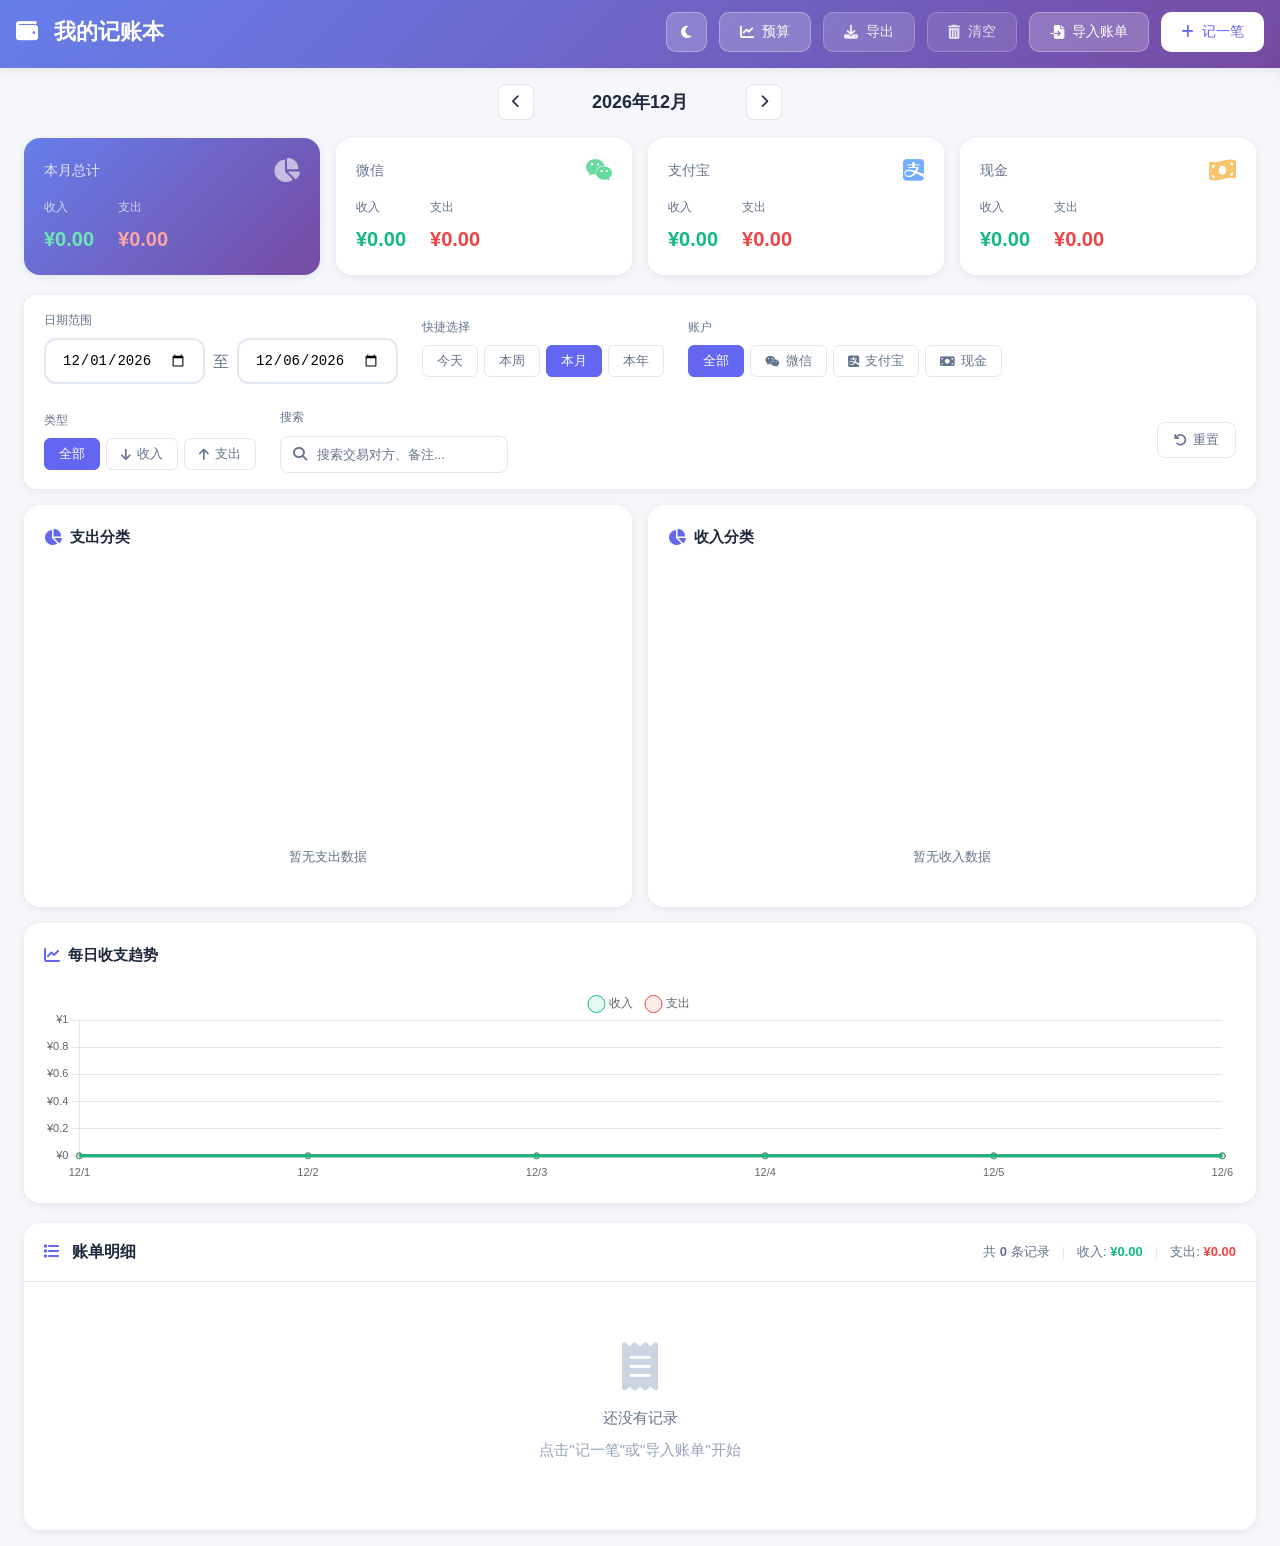
==== index.html @ 22ffe995 "初始版本" ====
<!DOCTYPE html>
<html lang="zh-CN">
<head>
    <meta charset="UTF-8">
    <meta name="viewport" content="width=device-width, initial-scale=1.0, viewport-fit=cover">
    <meta name="theme-color" content="#6366f1">
    <meta name="apple-mobile-web-app-capable" content="yes">
    <meta name="apple-mobile-web-app-status-bar-style" content="black-translucent">
    <meta name="apple-mobile-web-app-title" content="记账本">
    <meta name="description" content="简洁易用的个人记账本，支持微信和支付宝账单导入">
    <title>💰 我的记账本</title>
    <link rel="manifest" href="manifest.json">
    <link rel="apple-touch-icon" href="icons/apple-touch-icon.png">
    <link rel="icon" type="image/png" href="icons/icon-192x192.png">
    <link rel="stylesheet" href="css/style.css">
    <link rel="stylesheet" href="https://cdnjs.cloudflare.com/ajax/libs/font-awesome/6.4.0/css/all.min.css">
</head>
<body>
    <!-- 顶部导航栏 -->
    <header class="header">
        <div class="header-left">
            <h1><i class="fas fa-wallet"></i> 我的记账本</h1>
        </div>
        <div class="header-right">
            <button class="btn-theme" id="btnTheme" title="切换主题">
                <i class="fas fa-moon"></i>
            </button>
            <button class="btn-budget" id="btnBudget" title="预算管理">
                <i class="fas fa-chart-line"></i> 预算
            </button>
            <button class="btn-export" id="btnExport" title="导出数据">
                <i class="fas fa-download"></i> 导出
            </button>
            <button class="btn-clear" id="btnClear" title="清空数据">
                <i class="fas fa-trash-alt"></i> 清空
            </button>
            <button class="btn-import" id="btnImport" title="导入账单">
                <i class="fas fa-file-import"></i> 导入账单
            </button>
            <button class="btn-add" id="btnAdd">
                <i class="fas fa-plus"></i> 记一笔
            </button>
        </div>
    </header>

    <!-- 预算进度条 -->
    <div class="budget-bar-container" id="budgetBarContainer" style="display: none;">
        <div class="budget-bar-header">
            <span class="budget-title"><i class="fas fa-bullseye"></i> 本月预算</span>
            <span class="budget-info" id="budgetInfo">已用 ¥0 / 预算 ¥0</span>
        </div>
        <div class="budget-progress-bar">
            <div class="budget-progress" id="budgetProgress" style="width: 0%"></div>
        </div>
        <div class="budget-remaining" id="budgetRemaining">剩余 ¥0.00</div>
    </div>

    <!-- 月份选择器 -->
    <div class="month-selector">
        <button class="month-nav-btn" id="prevMonth">
            <i class="fas fa-chevron-left"></i>
        </button>
        <div class="month-display" id="monthDisplay">
            <span class="month-text" id="currentMonth">2026年6月</span>
            <button class="btn-today" id="btnToday">回到本月</button>
        </div>
        <button class="month-nav-btn" id="nextMonth">
            <i class="fas fa-chevron-right"></i>
        </button>
    </div>

    <!-- 统计卡片 -->
    <div class="account-cards">
        <div class="account-card total">
            <div class="card-header">
                <span class="card-title" id="totalTitle">本月总计</span>
                <i class="fas fa-chart-pie"></i>
            </div>
            <div class="card-stats">
                <div class="stat">
                    <span class="stat-label">收入</span>
                    <span class="stat-value income" id="monthIncome">¥0.00</span>
                </div>
                <div class="stat">
                    <span class="stat-label">支出</span>
                    <span class="stat-value expense" id="monthExpense">¥0.00</span>
                </div>
            </div>
        </div>
        <div class="account-card wechat">
            <div class="card-header">
                <span class="card-title">微信</span>
                <i class="fab fa-weixin"></i>
            </div>
            <div class="card-stats">
                <div class="stat">
                    <span class="stat-label">收入</span>
                    <span class="stat-value income" id="wechatIncome">¥0.00</span>
                </div>
                <div class="stat">
                    <span class="stat-label">支出</span>
                    <span class="stat-value expense" id="wechatExpense">¥0.00</span>
                </div>
            </div>
        </div>
        <div class="account-card alipay">
            <div class="card-header">
                <span class="card-title">支付宝</span>
                <i class="fab fa-alipay"></i>
            </div>
            <div class="card-stats">
                <div class="stat">
                    <span class="stat-label">收入</span>
                    <span class="stat-value income" id="alipayIncome">¥0.00</span>
                </div>
                <div class="stat">
                    <span class="stat-label">支出</span>
                    <span class="stat-value expense" id="alipayExpense">¥0.00</span>
                </div>
            </div>
        </div>
        <div class="account-card cash">
            <div class="card-header">
                <span class="card-title">现金</span>
                <i class="fas fa-money-bill-wave"></i>
            </div>
            <div class="card-stats">
                <div class="stat">
                    <span class="stat-label">收入</span>
                    <span class="stat-value income" id="cashIncome">¥0.00</span>
                </div>
                <div class="stat">
                    <span class="stat-label">支出</span>
                    <span class="stat-value expense" id="cashExpense">¥0.00</span>
                </div>
            </div>
        </div>
    </div>

    <!-- 查询筛选区域 -->
    <div class="filter-section">
        <div class="filter-row">
            <div class="filter-group">
                <label>日期范围</label>
                <div class="date-range">
                    <input type="date" id="dateStart">
                    <span>至</span>
                    <input type="date" id="dateEnd">
                </div>
            </div>
            <div class="filter-group">
                <label>快捷选择</label>
                <div class="quick-dates">
                    <button class="quick-date-btn" data-range="today">今天</button>
                    <button class="quick-date-btn" data-range="week">本周</button>
                    <button class="quick-date-btn active" data-range="month">本月</button>
                    <button class="quick-date-btn" data-range="year">本年</button>
                </div>
            </div>
            <div class="filter-group">
                <label>账户</label>
                <div class="account-filters">
                    <button class="account-filter-btn active" data-account="all">全部</button>
                    <button class="account-filter-btn" data-account="wechat">
                        <i class="fab fa-weixin"></i> 微信
                    </button>
                    <button class="account-filter-btn" data-account="alipay">
                        <i class="fab fa-alipay"></i> 支付宝
                    </button>
                    <button class="account-filter-btn" data-account="cash">
                        <i class="fas fa-money-bill"></i> 现金
                    </button>
                </div>
            </div>
            <div class="filter-group">
                <label>类型</label>
                <div class="type-filters">
                    <button class="type-filter-btn active" data-type="all">全部</button>
                    <button class="type-filter-btn" data-type="income">
                        <i class="fas fa-arrow-down"></i> 收入
                    </button>
                    <button class="type-filter-btn" data-type="expense">
                        <i class="fas fa-arrow-up"></i> 支出
                    </button>
                </div>
            </div>
            <div class="filter-group">
                <label>搜索</label>
                <div class="search-box">
                    <i class="fas fa-search"></i>
                    <input type="text" id="searchInput" placeholder="搜索交易对方、备注...">
                    <button class="btn-clear-search" id="btnClearSearch" style="display: none;">
                        <i class="fas fa-times"></i>
                    </button>
                </div>
            </div>
            <button class="btn-reset-filter" id="btnResetFilter">
                <i class="fas fa-undo"></i> 重置
            </button>
        </div>
    </div>

    <!-- 主内容区域 -->
    <main class="main-content">
        <!-- 图表统计区域 -->
        <div class="charts-section">
            <div class="charts-grid">
                <!-- 支出分类饼图 -->
                <div class="chart-card">
                    <div class="chart-header">
                        <h3><i class="fas fa-chart-pie"></i> 支出分类</h3>
                    </div>
                    <div class="chart-container">
                        <canvas id="expensePieChart"></canvas>
                    </div>
                    <div class="chart-legend" id="expenseLegend"></div>
                </div>

                <!-- 收入分类饼图 -->
                <div class="chart-card">
                    <div class="chart-header">
                        <h3><i class="fas fa-chart-pie"></i> 收入分类</h3>
                    </div>
                    <div class="chart-container">
                        <canvas id="incomePieChart"></canvas>
                    </div>
                    <div class="chart-legend" id="incomeLegend"></div>
                </div>

                <!-- 每日收支趋势 -->
                <div class="chart-card chart-wide">
                    <div class="chart-header">
                        <h3><i class="fas fa-chart-line"></i> 每日收支趋势</h3>
                    </div>
                    <div class="chart-container">
                        <canvas id="dailyTrendChart"></canvas>
                    </div>
                </div>
            </div>
        </div>

        <!-- 记录列表 -->
        <div class="records-section">
            <div class="section-header">
                <h2><i class="fas fa-list"></i> 账单明细</h2>
                <div class="record-summary">
                    <span>共 <strong id="recordCount">0</strong> 条记录</span>
                    <span class="summary-divider">|</span>
                    <span>收入: <strong class="income" id="filterIncome">¥0.00</strong></span>
                    <span class="summary-divider">|</span>
                    <span>支出: <strong class="expense" id="filterExpense">¥0.00</strong></span>
                </div>
            </div>
            <div class="records-list" id="recordsList">
                <div class="empty-state">
                    <i class="fas fa-receipt"></i>
                    <p>还没有记录</p>
                    <p class="empty-hint">点击"记一笔"或"导入账单"开始</p>
                </div>
            </div>
        </div>
    </main>

    <!-- 记账弹窗 -->
    <div class="modal-overlay" id="modalOverlay">
        <div class="modal">
            <div class="modal-header">
                <h3 id="modalTitle">新建记账</h3>
                <button class="btn-close" id="btnClose">
                    <i class="fas fa-times"></i>
                </button>
            </div>
            <div class="modal-body">
                <!-- 语音记账 -->
                <div class="voice-section">
                    <button class="btn-voice" id="btnVoice" title="语音记账">
                        <i class="fas fa-microphone"></i>
                        <span>点击说话</span>
                    </button>
                    <div class="voice-status" id="voiceStatus"></div>
                </div>

                <!-- 常用模板 -->
                <div class="template-section">
                    <div class="template-header">
                        <span>常用记录</span>
                        <button class="btn-add-template" id="btnAddTemplate" title="保存当前为模板">
                            <i class="fas fa-plus"></i> 存为模板
                        </button>
                    </div>
                    <div class="template-list" id="templateList">
                        <!-- 模板将通过JS动态生成 -->
                    </div>
                </div>

                <!-- 类型切换 -->
                <div class="type-switch">
                    <button class="type-btn active" data-type="expense">
                        <i class="fas fa-minus-circle"></i> 支出
                    </button>
                    <button class="type-btn" data-type="income">
                        <i class="fas fa-plus-circle"></i> 收入
                    </button>
                </div>

                <!-- 金额输入 -->
                <div class="form-group">
                    <label>金额 <span class="required">*</span></label>
                    <div class="amount-input">
                        <span class="currency">¥</span>
                        <input type="number" id="inputAmount" placeholder="0.00" step="0.01" min="0.01" required>
                    </div>
                </div>

                <!-- 账户选择 -->
                <div class="form-group">
                    <label>账户 <span class="required">*</span></label>
                    <div class="account-select">
                        <button class="account-btn active" data-account="wechat">
                            <i class="fab fa-weixin"></i> 微信
                        </button>
                        <button class="account-btn" data-account="alipay">
                            <i class="fab fa-alipay"></i> 支付宝
                        </button>
                        <button class="account-btn" data-account="cash">
                            <i class="fas fa-money-bill"></i> 现金
                        </button>
                    </div>
                </div>

                <!-- 分类选择 -->
                <div class="form-group">
                    <label>分类 <span class="required">*</span></label>
                    <div class="category-grid" id="categoryGrid"></div>
                </div>

                <!-- 日期选择 -->
                <div class="form-group">
                    <label>日期 <span class="required">*</span></label>
                    <input type="date" id="inputDate" required>
                </div>

                <!-- 备注输入 -->
                <div class="form-group">
                    <label>备注</label>
                    <input type="text" id="inputNote" placeholder="添加备注（可选）">
                </div>
            </div>
            <div class="modal-footer">
                <button class="btn-cancel" id="btnCancel">取消</button>
                <button class="btn-save" id="btnSave">
                    <i class="fas fa-check"></i> 保存
                </button>
            </div>
        </div>
    </div>

    <!-- 导入账单弹窗 -->
    <div class="modal-overlay" id="importModal">
        <div class="modal modal-import">
            <div class="modal-header">
                <h3>导入账单</h3>
                <button class="btn-close" id="btnImportClose">
                    <i class="fas fa-times"></i>
                </button>
            </div>
            <div class="modal-body">
                <div class="import-tabs">
                    <button class="import-tab active" data-platform="wechat">
                        <i class="fab fa-weixin"></i> 微信账单
                    </button>
                    <button class="import-tab" data-platform="alipay">
                        <i class="fab fa-alipay"></i> 支付宝账单
                    </button>
                </div>

                <div class="import-instructions">
                    <h4>如何获取账单文件？</h4>
                    <div class="instruction-content" id="instructionContent">
                        <!-- 微信账单获取说明 -->
                        <div class="instruction active" id="wechatInstruction">
                            <ol>
                                <li>打开微信，进入「我」→「服务」→「钱包」</li>
                                <li>点击右上角「账单」</li>
                                <li>点击右上角「...」→「下载账单」</li>
                                <li>选择「用于个人对账」</li>
                                <li>设置时间范围，输入邮箱接收账单</li>
                                <li>在邮箱中下载Excel文件（.xlsx），上传即可</li>
                            </ol>
                        </div>
                        <!-- 支付宝账单获取说明 -->
                        <div class="instruction" id="alipayInstruction">
                            <ol>
                                <li>打开支付宝APP，进入「我的」→「账单」</li>
                                <li>点击右上角「...」→「开具交易流水证明」</li>
                                <li>或访问：支付宝网页版 → 交易记录</li>
                                <li>筛选时间范围，点击「下载账单」</li>
                                <li>选择Excel格式下载</li>
                                <li>上传下载的Excel文件即可</li>
                            </ol>
                        </div>
                    </div>
                </div>

                <div class="import-upload">
                    <div class="upload-area" id="uploadArea">
                        <i class="fas fa-cloud-upload-alt"></i>
                        <p>拖拽文件到此处或点击上传</p>
                        <span class="upload-hint">支持 Excel(.xlsx) 和 CSV 格式</span>
                        <input type="file" id="fileInput" accept=".csv,.xlsx,.xls" hidden>
                    </div>
                    <div class="upload-preview" id="uploadPreview" style="display:none;">
                        <i class="fas fa-file-csv"></i>
                        <span id="fileName">filename.csv</span>
                        <button class="btn-remove-file" id="btnRemoveFile">
                            <i class="fas fa-times"></i>
                        </button>
                    </div>
                </div>

                <div class="import-preview" id="importPreview" style="display:none;">
                    <h4>预览导入数据</h4>
                    <div class="preview-summary">
                        <span>共 <strong id="previewCount">0</strong> 条记录</span>
                        <span>支出: <strong class="expense" id="previewExpense">¥0.00</strong></span>
                        <span>收入: <strong class="income" id="previewIncome">¥0.00</strong></span>
                    </div>
                    <div class="preview-table-wrapper">
                        <table class="preview-table">
                            <thead>
                                <tr>
                                    <th>时间</th>
                                    <th>交易对方</th>
                                    <th>商品说明</th>
                                    <th>金额</th>
                                    <th>类型</th>
                                </tr>
                            </thead>
                            <tbody id="previewTableBody"></tbody>
                        </table>
                    </div>
                </div>
            </div>
            <div class="modal-footer">
                <button class="btn-cancel" id="btnImportCancel">取消</button>
                <button class="btn-import-confirm" id="btnImportConfirm" disabled>
                    <i class="fas fa-file-import"></i> 确认导入
                </button>
            </div>
        </div>
    </div>

    <!-- 删除确认弹窗 -->
    <div class="modal-overlay" id="deleteModal">
        <div class="modal modal-small">
            <div class="modal-header">
                <h3>确认删除</h3>
                <button class="btn-close" id="btnDeleteClose">
                    <i class="fas fa-times"></i>
                </button>
            </div>
            <div class="modal-body">
                <p class="delete-message">确定要删除这条记录吗？</p>
                <p class="delete-warning">此操作无法撤销</p>
            </div>
            <div class="modal-footer">
                <button class="btn-cancel" id="btnDeleteCancel">取消</button>
                <button class="btn-delete" id="btnDeleteConfirm">
                    <i class="fas fa-trash"></i> 删除
                </button>
            </div>
        </div>
    </div>

    <!-- 清空数据确认弹窗 -->
    <div class="modal-overlay" id="clearModal">
        <div class="modal modal-small">
            <div class="modal-header">
                <h3>清空所有数据</h3>
                <button class="btn-close" id="btnClearClose">
                    <i class="fas fa-times"></i>
                </button>
            </div>
            <div class="modal-body">
                <p class="delete-message">确定要清空所有记账数据吗？</p>
                <p class="delete-warning">⚠️ 此操作将删除所有记录，无法撤销！</p>
            </div>
            <div class="modal-footer">
                <button class="btn-cancel" id="btnClearCancel">取消</button>
                <button class="btn-delete" id="btnClearConfirm">
                    <i class="fas fa-trash-alt"></i> 确认清空
                </button>
            </div>
        </div>
    </div>

    <!-- 预算管理弹窗 -->
    <div class="modal-overlay" id="budgetModal">
        <div class="modal">
            <div class="modal-header">
                <h3><i class="fas fa-chart-line"></i> 预算管理</h3>
                <button class="btn-close" id="btnBudgetClose">
                    <i class="fas fa-times"></i>
                </button>
            </div>
            <div class="modal-body">
                <div class="budget-form">
                    <div class="form-group">
                        <label>月度预算金额</label>
                        <div class="amount-input">
                            <span class="currency">¥</span>
                            <input type="number" id="inputBudget" placeholder="0.00" step="0.01" min="0">
                        </div>
                        <p class="form-hint">设置本月的支出预算上限</p>
                    </div>

                    <div class="budget-presets">
                        <label>快捷设置</label>
                        <div class="preset-buttons">
                            <button class="preset-btn" data-amount="1000">¥1,000</button>
                            <button class="preset-btn" data-amount="2000">¥2,000</button>
                            <button class="preset-btn" data-amount="3000">¥3,000</button>
                            <button class="preset-btn" data-amount="5000">¥5,000</button>
                            <button class="preset-btn" data-amount="8000">¥8,000</button>
                            <button class="preset-btn" data-amount="10000">¥10,000</button>
                        </div>
                    </div>

                    <div class="budget-status" id="budgetStatus">
                        <div class="status-item">
                            <span class="status-label">本月支出</span>
                            <span class="status-value expense" id="budgetSpent">¥0.00</span>
                        </div>
                        <div class="status-item">
                            <span class="status-label">预算金额</span>
                            <span class="status-value" id="budgetAmount">¥0.00</span>
                        </div>
                        <div class="status-item">
                            <span class="status-label">剩余预算</span>
                            <span class="status-value" id="budgetLeft">¥0.00</span>
                        </div>
                    </div>
                </div>
            </div>
            <div class="modal-footer">
                <button class="btn-cancel" id="btnBudgetCancel">取消</button>
                <button class="btn-save" id="btnBudgetSave">
                    <i class="fas fa-check"></i> 保存预算
                </button>
            </div>
        </div>
    </div>

    <!-- 导出数据弹窗 -->
    <div class="modal-overlay" id="exportModal">
        <div class="modal modal-small">
            <div class="modal-header">
                <h3><i class="fas fa-download"></i> 导出数据</h3>
                <button class="btn-close" id="btnExportClose">
                    <i class="fas fa-times"></i>
                </button>
            </div>
            <div class="modal-body">
                <div class="export-options">
                    <div class="export-option" id="exportCSV">
                        <i class="fas fa-file-csv"></i>
                        <div class="option-info">
                            <h4>导出为CSV</h4>
                            <p>可在Excel中打开编辑</p>
                        </div>
                    </div>
                    <div class="export-option" id="exportJSON">
                        <i class="fas fa-file-code"></i>
                        <div class="option-info">
                            <h4>导出为JSON</h4>
                            <p>用于数据备份和恢复</p>
                        </div>
                    </div>
                </div>
            </div>
            <div class="modal-footer">
                <button class="btn-cancel" id="btnExportCancel">取消</button>
            </div>
        </div>
    </div>

    <!-- 提示消息 -->
    <div class="toast" id="toast">
        <i class="fas fa-check-circle"></i>
        <span id="toastMessage">操作成功</span>
    </div>

    <script src="js/xlsx.full.min.js"></script>
    <script src="js/chart.umd.min.js"></script>
    <script src="js/utils.js"></script>
    <script src="js/storage.js"></script>
    <script src="js/import.js"></script>
    <script src="js/chart.js"></script>
    <script src="js/budget.js"></script>
    <script src="js/export.js"></script>
    <script src="js/theme.js"></script>
    <script src="js/voice.js"></script>
    <script src="js/template.js"></script>
    <script src="js/app.js"></script>

    <!-- PWA Service Worker 注册 -->
    <script>
        if ('serviceWorker' in navigator) {
            window.addEventListener('load', () => {
                navigator.serviceWorker.register('./service-worker.js')
                    .then((registration) => {
                        console.log('Service Worker 注册成功:', registration.scope);
                    })
                    .catch((error) => {
                        console.log('Service Worker 注册失败:', error);
                    });
            });
        }
    </script>
</body>
</html>
---- css/style.css ----
/* ========== 全局样式 ========== */
* {
    margin: 0;
    padding: 0;
    box-sizing: border-box;
}

:root {
    --primary-color: #6366f1;
    --primary-hover: #4f46e5;
    --wechat-color: #07c160;
    --wechat-bg: #e8f8ee;
    --alipay-color: #1677ff;
    --alipay-bg: #e6f4ff;
    --cash-color: #f59e0b;
    --cash-bg: #fef3c7;
    --income-color: #10b981;
    --income-bg: #d1fae5;
    --expense-color: #ef4444;
    --expense-bg: #fee2e2;
    --bg-color: #f5f7fa;
    --card-bg: #ffffff;
    --text-primary: #1e293b;
    --text-secondary: #64748b;
    --border-color: #e2e8f0;
    --shadow: 0 2px 8px rgba(0, 0, 0, 0.08);
    --shadow-lg: 0 8px 24px rgba(0, 0, 0, 0.12);
}

/* 深色模式变量 */
[data-theme="dark"] {
    --wechat-bg: rgba(7, 193, 96, 0.2);
    --alipay-bg: rgba(22, 119, 255, 0.2);
    --cash-bg: rgba(245, 158, 11, 0.2);
    --income-bg: rgba(16, 185, 129, 0.2);
    --expense-bg: rgba(239, 68, 68, 0.2);
    --bg-color: #0f172a;
    --card-bg: #1e293b;
    --text-primary: #f1f5f9;
    --text-secondary: #94a3b8;
    --border-color: #334155;
    --shadow: 0 2px 8px rgba(0, 0, 0, 0.3);
    --shadow-lg: 0 8px 24px rgba(0, 0, 0, 0.4);
}

body {
    font-family: -apple-system, BlinkMacSystemFont, 'Segoe UI', 'PingFang SC', 'Hiragino Sans GB', 'Microsoft YaHei', sans-serif;
    background-color: var(--bg-color);
    color: var(--text-primary);
    line-height: 1.6;
    min-height: 100vh;
    transition: background-color 0.3s ease, color 0.3s ease;
}

/* ========== 顶部导航栏 ========== */
.header {
    background: linear-gradient(135deg, #667eea 0%, #764ba2 100%);
    color: white;
    padding: 16px 24px;
    display: flex;
    justify-content: space-between;
    align-items: center;
    box-shadow: var(--shadow);
    position: sticky;
    top: 0;
    z-index: 100;
}

.header h1 {
    font-size: 22px;
    font-weight: 600;
}

.header h1 i {
    margin-right: 10px;
}

.header-right {
    display: flex;
    gap: 12px;
}

.btn-theme,
.btn-budget,
.btn-export,
.btn-clear,
.btn-import,
.btn-add {
    padding: 10px 20px;
    border-radius: 10px;
    font-size: 14px;
    font-weight: 500;
    cursor: pointer;
    transition: all 0.3s ease;
    display: flex;
    align-items: center;
    gap: 8px;
}

.btn-theme {
    background: rgba(255, 255, 255, 0.2);
    color: white;
    border: 1px solid rgba(255, 255, 255, 0.3);
    padding: 10px 14px;
}

.btn-theme:hover {
    background: rgba(255, 255, 255, 0.3);
    color: white;
}

[data-theme="dark"] .btn-theme {
    background: rgba(255, 255, 255, 0.15);
    color: #fbbf24;
}

.btn-budget {
    background: rgba(255, 255, 255, 0.2);
    color: white;
    border: 1px solid rgba(255, 255, 255, 0.3);
}

.btn-budget:hover {
    background: rgba(99, 102, 241, 0.5);
    color: white;
}

.btn-export {
    background: rgba(255, 255, 255, 0.15);
    color: rgba(255, 255, 255, 0.9);
    border: 1px solid rgba(255, 255, 255, 0.2);
}

.btn-export:hover {
    background: rgba(16, 185, 129, 0.4);
    color: white;
}

.btn-clear {
    background: rgba(255, 255, 255, 0.1);
    color: rgba(255, 255, 255, 0.8);
    border: 1px solid rgba(255, 255, 255, 0.2);
}

.btn-clear:hover {
    background: rgba(239, 68, 68, 0.3);
    color: white;
}

.btn-import {
    background: rgba(255, 255, 255, 0.2);
    color: white;
    border: 1px solid rgba(255, 255, 255, 0.3);
}

.btn-import:hover {
    background: rgba(255, 255, 255, 0.3);
}

.btn-add {
    background: white;
    color: var(--primary-color);
    border: none;
}

.btn-add:hover {
    transform: translateY(-2px);
    box-shadow: 0 4px 12px rgba(0, 0, 0, 0.15);
}

/* ========== 账户卡片 ========== */
.account-cards {
    display: grid;
    grid-template-columns: repeat(4, 1fr);
    gap: 16px;
    padding: 20px 24px;
    margin-top: -10px;
}

.account-card {
    background: var(--card-bg);
    border-radius: 16px;
    padding: 20px;
    box-shadow: var(--shadow);
    transition: transform 0.3s ease, box-shadow 0.3s ease;
}

.account-card:hover {
    transform: translateY(-4px);
    box-shadow: var(--shadow-lg);
}

.card-header {
    display: flex;
    justify-content: space-between;
    align-items: center;
    margin-bottom: 16px;
}

.card-title {
    font-size: 14px;
    color: var(--text-secondary);
    font-weight: 500;
}

.card-header i {
    font-size: 24px;
    opacity: 0.6;
}

.account-card.wechat .card-header i {
    color: var(--wechat-color);
}

.account-card.alipay .card-header i {
    color: var(--alipay-color);
}

.account-card.cash .card-header i {
    color: var(--cash-color);
}

.account-card.total {
    background: linear-gradient(135deg, #667eea 0%, #764ba2 100%);
    color: white;
}

.account-card.total .card-title {
    color: rgba(255, 255, 255, 0.8);
}

.account-card.total .stat-label {
    color: rgba(255, 255, 255, 0.7);
}

.card-stats {
    display: flex;
    gap: 24px;
}

.stat {
    display: flex;
    flex-direction: column;
}

.stat-label {
    font-size: 12px;
    color: var(--text-secondary);
    margin-bottom: 6px;
}

.stat-value {
    font-size: 20px;
    font-weight: 700;
}

.stat-value.income {
    color: var(--income-color);
}

.stat-value.expense {
    color: var(--expense-color);
}

.account-card.total .stat-value.income {
    color: #6ee7b7;
}

.account-card.total .stat-value.expense {
    color: #fca5a5;
}

/* ========== 筛选区域 ========== */
.filter-section {
    padding: 0 24px 16px;
}

.filter-row {
    background: var(--card-bg);
    border-radius: 12px;
    padding: 16px 20px;
    display: flex;
    align-items: center;
    gap: 24px;
    box-shadow: var(--shadow);
    flex-wrap: wrap;
}

.filter-group {
    display: flex;
    flex-direction: column;
    gap: 8px;
}

.filter-group label {
    font-size: 12px;
    color: var(--text-secondary);
    font-weight: 500;
}

.date-range {
    display: flex;
    align-items: center;
    gap: 8px;
}

.date-range input {
    padding: 8px 12px;
    border: 1px solid var(--border-color);
    border-radius: 8px;
    font-size: 13px;
    outline: none;
    transition: border-color 0.3s;
}

.date-range input:focus {
    border-color: var(--primary-color);
}

.date-range span {
    color: var(--text-secondary);
}

.quick-dates {
    display: flex;
    gap: 6px;
}

.quick-date-btn {
    padding: 6px 14px;
    border: 1px solid var(--border-color);
    background: white;
    border-radius: 6px;
    font-size: 13px;
    color: var(--text-secondary);
    cursor: pointer;
    transition: all 0.2s;
}

.quick-date-btn:hover {
    border-color: var(--primary-color);
    color: var(--primary-color);
}

.quick-date-btn.active {
    background: var(--primary-color);
    border-color: var(--primary-color);
    color: white;
}

.account-filters,
.type-filters {
    display: flex;
    gap: 6px;
}

.account-filter-btn,
.type-filter-btn {
    padding: 6px 14px;
    border: 1px solid var(--border-color);
    background: white;
    border-radius: 6px;
    font-size: 13px;
    color: var(--text-secondary);
    cursor: pointer;
    transition: all 0.2s;
    display: flex;
    align-items: center;
    gap: 6px;
}

.account-filter-btn:hover,
.type-filter-btn:hover {
    border-color: var(--primary-color);
    color: var(--primary-color);
}

.account-filter-btn.active,
.type-filter-btn.active {
    background: var(--primary-color);
    border-color: var(--primary-color);
    color: white;
}

.type-filter-btn[data-type="income"]:hover,
.type-filter-btn[data-type="income"].active {
    background: var(--income-color);
    border-color: var(--income-color);
    color: white;
}

.type-filter-btn[data-type="expense"]:hover,
.type-filter-btn[data-type="expense"].active {
    background: var(--expense-color);
    border-color: var(--expense-color);
    color: white;
}

.btn-reset-filter {
    padding: 8px 16px;
    border: 1px solid var(--border-color);
    background: white;
    border-radius: 8px;
    font-size: 13px;
    color: var(--text-secondary);
    cursor: pointer;
    transition: all 0.2s;
    display: flex;
    align-items: center;
    gap: 6px;
    margin-left: auto;
}

.btn-reset-filter:hover {
    border-color: var(--expense-color);
    color: var(--expense-color);
}

/* ========== 主内容区域 ========== */
.main-content {
    padding: 0 24px 24px;
}

/* ========== 月份选择器 ========== */
.month-selector {
    display: flex;
    align-items: center;
    justify-content: center;
    gap: 16px;
    padding: 16px 24px 8px;
}

.month-nav-btn {
    width: 36px;
    height: 36px;
    border: 1px solid var(--border-color);
    background: var(--card-bg);
    border-radius: 8px;
    display: flex;
    align-items: center;
    justify-content: center;
    cursor: pointer;
    transition: all 0.2s;
    color: var(--text-primary);
}

.month-nav-btn:hover {
    background: var(--primary-color);
    border-color: var(--primary-color);
    color: white;
}

.month-display {
    display: flex;
    align-items: center;
    gap: 12px;
    min-width: 180px;
    justify-content: center;
}

.month-text {
    font-size: 18px;
    font-weight: 600;
    color: var(--text-primary);
}

.btn-today {
    padding: 4px 10px;
    border: 1px solid var(--primary-color);
    background: transparent;
    border-radius: 6px;
    font-size: 12px;
    color: var(--primary-color);
    cursor: pointer;
    transition: all 0.2s;
}

.btn-today:hover {
    background: var(--primary-color);
    color: white;
}

.btn-today.hidden {
    display: none;
}

/* ========== 预算进度条 ========== */
.budget-bar-container {
    padding: 0 24px 16px;
}

.budget-bar-header {
    display: flex;
    justify-content: space-between;
    align-items: center;
    margin-bottom: 8px;
}

.budget-title {
    font-size: 14px;
    font-weight: 600;
    color: var(--text-primary);
    display: flex;
    align-items: center;
    gap: 8px;
}

.budget-title i {
    color: var(--primary-color);
}

.budget-info {
    font-size: 13px;
    color: var(--text-secondary);
}

.budget-progress-bar {
    height: 12px;
    background: #e2e8f0;
    border-radius: 6px;
    overflow: hidden;
    position: relative;
}

.budget-progress {
    height: 100%;
    background: linear-gradient(90deg, var(--income-color) 0%, #fbbf24 70%, var(--expense-color) 100%);
    border-radius: 6px;
    transition: width 0.5s ease;
    position: relative;
}

.budget-progress.warning {
    background: linear-gradient(90deg, var(--income-color) 0%, #fbbf24 100%);
}

.budget-progress.danger {
    background: var(--expense-color);
}

.budget-remaining {
    text-align: right;
    font-size: 12px;
    color: var(--text-secondary);
    margin-top: 4px;
}

.budget-remaining.positive {
    color: var(--income-color);
}

.budget-remaining.negative {
    color: var(--expense-color);
    font-weight: 600;
}

/* ========== 图表统计区域 ========== */
.charts-section {
    margin-bottom: 20px;
}

.charts-grid {
    display: grid;
    grid-template-columns: repeat(2, 1fr);
    gap: 16px;
}

.chart-card {
    background: var(--card-bg);
    border-radius: 16px;
    box-shadow: var(--shadow);
    padding: 20px;
    transition: transform 0.3s ease, box-shadow 0.3s ease;
}

.chart-card:hover {
    transform: translateY(-2px);
    box-shadow: var(--shadow-lg);
}

.chart-card.chart-wide {
    grid-column: 1 / -1;
}

.chart-header {
    margin-bottom: 16px;
}

.chart-header h3 {
    font-size: 15px;
    font-weight: 600;
    color: var(--text-primary);
    display: flex;
    align-items: center;
    gap: 8px;
}

.chart-header h3 i {
    color: var(--primary-color);
    font-size: 16px;
}

.chart-container {
    position: relative;
    height: 250px;
}

.chart-card.chart-wide .chart-container {
    height: 200px;
}

.chart-legend {
    margin-top: 12px;
    display: flex;
    flex-wrap: wrap;
    gap: 8px;
    justify-content: center;
}

.legend-item {
    display: flex;
    align-items: center;
    gap: 6px;
    font-size: 12px;
    color: var(--text-secondary);
    padding: 4px 8px;
    background: #f8fafc;
    border-radius: 6px;
}

.legend-color {
    width: 10px;
    height: 10px;
    border-radius: 3px;
}

.empty-chart {
    text-align: center;
    padding: 20px;
    color: var(--text-secondary);
    font-size: 13px;
}

/* ========== 记录列表 ========== */
.records-section {
    background: var(--card-bg);
    border-radius: 16px;
    box-shadow: var(--shadow);
    overflow: hidden;
}

.section-header {
    padding: 16px 20px;
    border-bottom: 1px solid var(--border-color);
    display: flex;
    justify-content: space-between;
    align-items: center;
    flex-wrap: wrap;
    gap: 12px;
}

.section-header h2 {
    font-size: 16px;
    color: var(--text-primary);
}

.section-header h2 i {
    margin-right: 8px;
    color: var(--primary-color);
}

.record-summary {
    display: flex;
    align-items: center;
    gap: 12px;
    font-size: 13px;
    color: var(--text-secondary);
}

.summary-divider {
    color: var(--border-color);
}

.record-summary .income {
    color: var(--income-color);
    font-weight: 600;
}

.record-summary .expense {
    color: var(--expense-color);
    font-weight: 600;
}

/* ========== 记录列表 ========== */
.records-list {
    max-height: 600px;
    overflow-y: auto;
}

.record-date-group {
    padding: 8px 20px;
    background: #f8fafc;
    font-size: 13px;
    color: var(--text-secondary);
    font-weight: 500;
    border-bottom: 1px solid var(--border-color);
    display: flex;
    justify-content: space-between;
}

.record-date-group .date-total {
    font-size: 12px;
}

.record-item {
    display: flex;
    align-items: center;
    padding: 14px 20px;
    border-bottom: 1px solid var(--border-color);
    transition: background-color 0.2s ease;
    cursor: pointer;
}

.record-item:hover {
    background-color: #f8fafc;
}

.record-item:last-child {
    border-bottom: none;
}

.record-icon {
    width: 42px;
    height: 42px;
    border-radius: 10px;
    display: flex;
    align-items: center;
    justify-content: center;
    font-size: 18px;
    margin-right: 14px;
    flex-shrink: 0;
}

.record-item.expense .record-icon {
    background: var(--expense-bg);
    color: var(--expense-color);
}

.record-item.income .record-icon {
    background: var(--income-bg);
    color: var(--income-color);
}

.record-info {
    flex: 1;
    min-width: 0;
}

.record-category {
    font-size: 14px;
    font-weight: 600;
    color: var(--text-primary);
    margin-bottom: 2px;
}

.record-note {
    font-size: 12px;
    color: var(--text-secondary);
    white-space: nowrap;
    overflow: hidden;
    text-overflow: ellipsis;
}

.record-account {
    display: inline-flex;
    align-items: center;
    gap: 4px;
    padding: 2px 8px;
    border-radius: 4px;
    font-size: 11px;
    margin-top: 4px;
}

.record-account.wechat {
    background: var(--wechat-bg);
    color: var(--wechat-color);
}

.record-account.alipay {
    background: var(--alipay-bg);
    color: var(--alipay-color);
}

.record-account.cash {
    background: var(--cash-bg);
    color: var(--cash-color);
}

.record-right {
    display: flex;
    flex-direction: column;
    align-items: flex-end;
    margin-left: 12px;
}

.record-amount {
    font-size: 16px;
    font-weight: 700;
    margin-bottom: 2px;
}

.record-item.expense .record-amount {
    color: var(--expense-color);
}

.record-item.income .record-amount {
    color: var(--income-color);
}

.record-delete {
    background: none;
    border: none;
    color: #94a3b8;
    cursor: pointer;
    padding: 4px 8px;
    border-radius: 6px;
    opacity: 0;
    transition: all 0.2s ease;
}

.record-item:hover .record-delete {
    opacity: 1;
}

.record-delete:hover {
    background: var(--expense-bg);
    color: var(--expense-color);
}

/* ========== 空状态 ========== */
.empty-state {
    text-align: center;
    padding: 60px 20px;
    color: var(--text-secondary);
}

.empty-state i {
    font-size: 48px;
    margin-bottom: 16px;
    color: #cbd5e1;
}

.empty-state p {
    font-size: 15px;
    margin-bottom: 8px;
}

.empty-hint {
    font-size: 13px;
    color: #94a3b8;
}

/* ========== 弹窗样式 ========== */
.modal-overlay {
    position: fixed;
    top: 0;
    left: 0;
    right: 0;
    bottom: 0;
    background: rgba(0, 0, 0, 0.5);
    display: none;
    align-items: center;
    justify-content: center;
    z-index: 1000;
    backdrop-filter: blur(4px);
}

.modal-overlay.active {
    display: flex;
}

.modal {
    background: white;
    border-radius: 20px;
    width: 90%;
    max-width: 480px;
    max-height: 90vh;
    overflow-y: auto;
    box-shadow: 0 25px 50px -12px rgba(0, 0, 0, 0.25);
    animation: modalIn 0.3s ease;
}

@keyframes modalIn {
    from {
        transform: scale(0.9) translateY(20px);
        opacity: 0;
    }
    to {
        transform: scale(1) translateY(0);
        opacity: 1;
    }
}

.modal-small {
    max-width: 360px;
}

.modal-import {
    max-width: 640px;
}

.modal-header {
    padding: 20px 24px;
    border-bottom: 1px solid var(--border-color);
    display: flex;
    justify-content: space-between;
    align-items: center;
}

.modal-header h3 {
    font-size: 18px;
    font-weight: 600;
}

.btn-close {
    background: none;
    border: none;
    font-size: 20px;
    color: var(--text-secondary);
    cursor: pointer;
    padding: 4px;
    border-radius: 6px;
    transition: all 0.2s ease;
}

.btn-close:hover {
    background: #f1f5f9;
    color: var(--text-primary);
}

.modal-body {
    padding: 24px;
}

.modal-footer {
    padding: 16px 24px;
    border-top: 1px solid var(--border-color);
    display: flex;
    justify-content: flex-end;
    gap: 12px;
}

/* ========== 语音记账 ========== */
.voice-section {
    margin-bottom: 20px;
    text-align: center;
}

.btn-voice {
    padding: 16px 32px;
    border: 2px dashed var(--border-color);
    background: var(--card-bg);
    border-radius: 12px;
    font-size: 14px;
    color: var(--text-secondary);
    cursor: pointer;
    transition: all 0.3s ease;
    display: inline-flex;
    align-items: center;
    gap: 10px;
}

.btn-voice:hover {
    border-color: var(--primary-color);
    color: var(--primary-color);
    background: #eef2ff;
}

.btn-voice.recording {
    border-color: var(--expense-color);
    color: var(--expense-color);
    background: var(--expense-bg);
    animation: pulse 1.5s infinite;
}

@keyframes pulse {
    0%, 100% { transform: scale(1); }
    50% { transform: scale(1.02); }
}

.btn-voice i {
    font-size: 20px;
}

.voice-status {
    margin-top: 8px;
    font-size: 13px;
    color: var(--text-secondary);
    min-height: 20px;
}

.voice-status.success {
    color: var(--income-color);
}

.voice-status.error {
    color: var(--expense-color);
}

/* ========== 常用模板 ========== */
.template-section {
    margin-bottom: 20px;
    background: #f8fafc;
    border-radius: 12px;
    padding: 12px;
}

[data-theme="dark"] .template-section {
    background: #0f172a;
}

.template-header {
    display: flex;
    justify-content: space-between;
    align-items: center;
    margin-bottom: 10px;
}

.template-header span {
    font-size: 13px;
    font-weight: 600;
    color: var(--text-secondary);
}

.btn-add-template {
    padding: 4px 10px;
    border: 1px solid var(--border-color);
    background: white;
    border-radius: 6px;
    font-size: 12px;
    color: var(--text-secondary);
    cursor: pointer;
    transition: all 0.2s;
    display: flex;
    align-items: center;
    gap: 4px;
}

.btn-add-template:hover {
    border-color: var(--primary-color);
    color: var(--primary-color);
}

.template-list {
    display: flex;
    flex-wrap: wrap;
    gap: 8px;
}

.template-item {
    display: flex;
    align-items: center;
    gap: 8px;
    padding: 8px 12px;
    background: white;
    border: 1px solid var(--border-color);
    border-radius: 8px;
    cursor: pointer;
    transition: all 0.2s;
    font-size: 13px;
}

.template-item:hover {
    border-color: var(--primary-color);
    background: #eef2ff;
}

.template-item .template-icon {
    width: 24px;
    height: 24px;
    border-radius: 6px;
    display: flex;
    align-items: center;
    justify-content: center;
    font-size: 12px;
}

.template-item.expense .template-icon {
    background: var(--expense-bg);
    color: var(--expense-color);
}

.template-item.income .template-icon {
    background: var(--income-bg);
    color: var(--income-color);
}

.template-item .template-info {
    display: flex;
    flex-direction: column;
}

.template-item .template-name {
    font-weight: 500;
    color: var(--text-primary);
}

.template-item .template-amount {
    font-size: 12px;
    color: var(--text-secondary);
}

.template-item .btn-delete-template {
    background: none;
    border: none;
    color: #94a3b8;
    cursor: pointer;
    padding: 2px;
    opacity: 0;
    transition: all 0.2s;
}

.template-item:hover .btn-delete-template {
    opacity: 1;
}

.template-item .btn-delete-template:hover {
    color: var(--expense-color);
}

.template-empty {
    font-size: 13px;
    color: var(--text-secondary);
    text-align: center;
    padding: 10px;
}

/* ========== 类型切换 ========== */
.type-switch {
    display: flex;
    gap: 12px;
    margin-bottom: 24px;
}

.type-btn {
    flex: 1;
    padding: 14px;
    border: 2px solid var(--border-color);
    background: white;
    border-radius: 12px;
    font-size: 15px;
    font-weight: 500;
    cursor: pointer;
    transition: all 0.3s ease;
    display: flex;
    align-items: center;
    justify-content: center;
    gap: 8px;
}

.type-btn:hover {
    border-color: #cbd5e1;
}

.type-btn.active[data-type="expense"] {
    border-color: var(--expense-color);
    background: var(--expense-bg);
    color: var(--expense-color);
}

.type-btn.active[data-type="income"] {
    border-color: var(--income-color);
    background: var(--income-bg);
    color: var(--income-color);
}

/* ========== 表单样式 ========== */
.form-group {
    margin-bottom: 20px;
}

.form-group label {
    display: block;
    font-size: 14px;
    font-weight: 500;
    color: var(--text-primary);
    margin-bottom: 8px;
}

.required {
    color: var(--expense-color);
}

.amount-input {
    display: flex;
    align-items: center;
    border: 2px solid var(--border-color);
    border-radius: 12px;
    overflow: hidden;
    transition: border-color 0.3s ease;
}

.amount-input:focus-within {
    border-color: var(--primary-color);
}

.currency {
    padding: 14px 16px;
    background: #f8fafc;
    font-size: 18px;
    font-weight: 600;
    color: var(--text-secondary);
    border-right: 1px solid var(--border-color);
}

.amount-input input {
    flex: 1;
    padding: 14px 16px;
    border: none;
    font-size: 18px;
    font-weight: 600;
    outline: none;
}

/* ========== 账户选择 ========== */
.account-select {
    display: flex;
    gap: 10px;
}

.account-btn {
    flex: 1;
    padding: 12px;
    border: 2px solid var(--border-color);
    background: white;
    border-radius: 10px;
    font-size: 14px;
    font-weight: 500;
    cursor: pointer;
    transition: all 0.3s ease;
    display: flex;
    align-items: center;
    justify-content: center;
    gap: 8px;
}

.account-btn:hover {
    border-color: #cbd5e1;
}

.account-btn.active[data-account="wechat"] {
    border-color: var(--wechat-color);
    background: var(--wechat-bg);
    color: var(--wechat-color);
}

.account-btn.active[data-account="alipay"] {
    border-color: var(--alipay-color);
    background: var(--alipay-bg);
    color: var(--alipay-color);
}

.account-btn.active[data-account="cash"] {
    border-color: var(--cash-color);
    background: var(--cash-bg);
    color: var(--cash-color);
}

/* ========== 分类网格 ========== */
.category-grid {
    display: grid;
    grid-template-columns: repeat(4, 1fr);
    gap: 10px;
}

.category-item {
    display: flex;
    flex-direction: column;
    align-items: center;
    padding: 12px 8px;
    border: 2px solid var(--border-color);
    border-radius: 10px;
    cursor: pointer;
    transition: all 0.3s ease;
}

.category-item:hover {
    border-color: #cbd5e1;
    background: #f8fafc;
}

.category-item.active {
    border-color: var(--primary-color);
    background: #eef2ff;
}

.category-item i {
    font-size: 22px;
    margin-bottom: 6px;
    color: var(--text-secondary);
}

.category-item.active i {
    color: var(--primary-color);
}

.category-item span {
    font-size: 12px;
    color: var(--text-secondary);
}

.category-item.active span {
    color: var(--primary-color);
    font-weight: 500;
}

/* ========== 输入框样式 ========== */
input[type="date"],
input[type="text"] {
    width: 100%;
    padding: 12px 16px;
    border: 2px solid var(--border-color);
    border-radius: 12px;
    font-size: 14px;
    outline: none;
    transition: border-color 0.3s ease;
}

input[type="date"]:focus,
input[type="text"]:focus {
    border-color: var(--primary-color);
}

/* ========== 导入账单样式 ========== */
.import-tabs {
    display: flex;
    gap: 12px;
    margin-bottom: 20px;
}

.import-tab {
    flex: 1;
    padding: 12px;
    border: 2px solid var(--border-color);
    background: white;
    border-radius: 10px;
    font-size: 14px;
    font-weight: 500;
    cursor: pointer;
    transition: all 0.3s ease;
    display: flex;
    align-items: center;
    justify-content: center;
    gap: 8px;
}

.import-tab:hover {
    border-color: #cbd5e1;
}

.import-tab.active[data-platform="wechat"] {
    border-color: var(--wechat-color);
    background: var(--wechat-bg);
    color: var(--wechat-color);
}

.import-tab.active[data-platform="alipay"] {
    border-color: var(--alipay-color);
    background: var(--alipay-bg);
    color: var(--alipay-color);
}

.import-instructions {
    background: #f8fafc;
    border-radius: 12px;
    padding: 16px;
    margin-bottom: 20px;
}

.import-instructions h4 {
    font-size: 14px;
    margin-bottom: 12px;
    color: var(--text-primary);
}

.instruction {
    display: none;
}

.instruction.active {
    display: block;
}

.instruction ol {
    padding-left: 20px;
    font-size: 13px;
    color: var(--text-secondary);
    line-height: 1.8;
}

.import-upload {
    margin-bottom: 20px;
}

.upload-area {
    border: 2px dashed var(--border-color);
    border-radius: 12px;
    padding: 40px;
    text-align: center;
    cursor: pointer;
    transition: all 0.3s ease;
}

.upload-area:hover {
    border-color: var(--primary-color);
    background: #f8fafc;
}

.upload-area i {
    font-size: 48px;
    color: #cbd5e1;
    margin-bottom: 12px;
}

.upload-area p {
    font-size: 15px;
    color: var(--text-primary);
    margin-bottom: 8px;
}

.upload-hint {
    font-size: 12px;
    color: var(--text-secondary);
}

.upload-preview {
    display: flex;
    align-items: center;
    gap: 12px;
    padding: 16px;
    background: #f8fafc;
    border-radius: 10px;
}

.upload-preview i {
    font-size: 24px;
    color: var(--primary-color);
}

.upload-preview span {
    flex: 1;
    font-size: 14px;
}

.btn-remove-file {
    background: none;
    border: none;
    color: var(--text-secondary);
    cursor: pointer;
    padding: 4px;
}

.btn-remove-file:hover {
    color: var(--expense-color);
}

.import-preview {
    background: #f8fafc;
    border-radius: 12px;
    padding: 16px;
}

.import-preview h4 {
    font-size: 14px;
    margin-bottom: 12px;
}

.preview-summary {
    display: flex;
    gap: 20px;
    margin-bottom: 16px;
    font-size: 13px;
    color: var(--text-secondary);
}

.preview-summary .income {
    color: var(--income-color);
    font-weight: 600;
}

.preview-summary .expense {
    color: var(--expense-color);
    font-weight: 600;
}

.preview-table-wrapper {
    max-height: 300px;
    overflow-y: auto;
    border: 1px solid var(--border-color);
    border-radius: 8px;
}

.preview-table {
    width: 100%;
    border-collapse: collapse;
    font-size: 13px;
}

.preview-table th {
    background: #f1f5f9;
    padding: 10px 12px;
    text-align: left;
    font-weight: 500;
    color: var(--text-secondary);
    border-bottom: 1px solid var(--border-color);
    position: sticky;
    top: 0;
}

.preview-table td {
    padding: 10px 12px;
    border-bottom: 1px solid var(--border-color);
}

.preview-table tr:last-child td {
    border-bottom: none;
}

/* ========== 按钮样式 ========== */
.btn-cancel {
    padding: 12px 24px;
    border: 1px solid var(--border-color);
    background: white;
    border-radius: 10px;
    font-size: 14px;
    font-weight: 500;
    color: var(--text-secondary);
    cursor: pointer;
    transition: all 0.3s ease;
}

.btn-cancel:hover {
    background: #f8fafc;
    border-color: #cbd5e1;
}

.btn-save,
.btn-import-confirm {
    padding: 12px 24px;
    border: none;
    background: var(--primary-color);
    border-radius: 10px;
    font-size: 14px;
    font-weight: 500;
    color: white;
    cursor: pointer;
    transition: all 0.3s ease;
    display: flex;
    align-items: center;
    gap: 8px;
}

.btn-save:hover,
.btn-import-confirm:hover {
    background: var(--primary-hover);
    transform: translateY(-2px);
}

.btn-save:disabled,
.btn-import-confirm:disabled {
    background: #cbd5e1;
    cursor: not-allowed;
    transform: none;
}

.btn-delete {
    padding: 12px 24px;
    border: none;
    background: var(--expense-color);
    border-radius: 10px;
    font-size: 14px;
    font-weight: 500;
    color: white;
    cursor: pointer;
    transition: all 0.3s ease;
    display: flex;
    align-items: center;
    gap: 8px;
}

.btn-delete:hover {
    background: #dc2626;
}

/* ========== 删除确认 ========== */
.delete-message {
    font-size: 16px;
    color: var(--text-primary);
    margin-bottom: 8px;
}

.delete-warning {
    font-size: 14px;
    color: var(--text-secondary);
}

/* ========== 提示消息 ========== */
.toast {
    position: fixed;
    top: 20px;
    right: 20px;
    background: #10b981;
    color: white;
    padding: 16px 24px;
    border-radius: 12px;
    display: flex;
    align-items: center;
    gap: 10px;
    font-size: 15px;
    font-weight: 500;
    box-shadow: var(--shadow-lg);
    transform: translateX(120%);
    transition: transform 0.3s ease;
    z-index: 2000;
}

.toast.show {
    transform: translateX(0);
}

.toast.error {
    background: var(--expense-color);
}

/* ========== 滚动条样式 ========== */
.records-list::-webkit-scrollbar,
.preview-table-wrapper::-webkit-scrollbar {
    width: 6px;
}

.records-list::-webkit-scrollbar-track,
.preview-table-wrapper::-webkit-scrollbar-track {
    background: #f1f5f9;
}

.records-list::-webkit-scrollbar-thumb,
.preview-table-wrapper::-webkit-scrollbar-thumb {
    background: #cbd5e1;
    border-radius: 3px;
}

/* ========== 预算管理样式 ========== */
.budget-form {
    display: flex;
    flex-direction: column;
    gap: 20px;
}

.form-hint {
    font-size: 12px;
    color: var(--text-secondary);
    margin-top: 6px;
}

.budget-presets label {
    display: block;
    font-size: 14px;
    font-weight: 500;
    color: var(--text-primary);
    margin-bottom: 10px;
}

.preset-buttons {
    display: grid;
    grid-template-columns: repeat(3, 1fr);
    gap: 8px;
}

.preset-btn {
    padding: 10px;
    border: 1px solid var(--border-color);
    background: white;
    border-radius: 8px;
    font-size: 14px;
    color: var(--text-primary);
    cursor: pointer;
    transition: all 0.2s;
}

.preset-btn:hover {
    border-color: var(--primary-color);
    background: #eef2ff;
    color: var(--primary-color);
}

.preset-btn.active {
    border-color: var(--primary-color);
    background: var(--primary-color);
    color: white;
}

.budget-status {
    background: #f8fafc;
    border-radius: 12px;
    padding: 16px;
    display: flex;
    justify-content: space-between;
}

.status-item {
    display: flex;
    flex-direction: column;
    align-items: center;
    gap: 4px;
}

.status-label {
    font-size: 12px;
    color: var(--text-secondary);
}

.status-value {
    font-size: 18px;
    font-weight: 700;
    color: var(--text-primary);
}

.status-value.expense {
    color: var(--expense-color);
}

/* ========== 导出弹窗样式 ========== */
.export-options {
    display: flex;
    flex-direction: column;
    gap: 12px;
}

.export-option {
    display: flex;
    align-items: center;
    gap: 16px;
    padding: 16px;
    border: 1px solid var(--border-color);
    border-radius: 12px;
    cursor: pointer;
    transition: all 0.2s;
}

.export-option:hover {
    border-color: var(--primary-color);
    background: #eef2ff;
}

.export-option i {
    font-size: 32px;
    color: var(--primary-color);
}

.option-info h4 {
    font-size: 15px;
    font-weight: 600;
    margin-bottom: 4px;
}

.option-info p {
    font-size: 13px;
    color: var(--text-secondary);
}

/* ========== 响应式设计 ========== */
@media (max-width: 1024px) {
    .account-cards {
        grid-template-columns: repeat(2, 1fr);
    }
}

@media (max-width: 768px) {
    .header {
        padding: 12px 16px;
        flex-direction: column;
        gap: 12px;
    }

    .header h1 {
        font-size: 18px;
    }

    .header-right {
        width: 100%;
    }

    .btn-clear,
    .btn-import,
    .btn-add {
        flex: 1;
        justify-content: center;
    }

    .account-cards {
        grid-template-columns: 1fr;
        padding: 16px;
    }

    .filter-row {
        flex-direction: column;
        align-items: stretch;
    }

    .filter-group {
        width: 100%;
    }

    .quick-dates,
    .account-filters,
    .type-filters {
        flex-wrap: wrap;
    }

    .main-content {
        padding: 0 16px 16px;
    }

    .charts-grid {
        grid-template-columns: 1fr;
    }

    .chart-card.chart-wide {
        grid-column: 1;
    }

    .category-grid {
        grid-template-columns: repeat(3, 1fr);
    }

    .modal {
        width: 95%;
        margin: 20px;
    }

    .account-select {
        flex-direction: column;
    }
}

/* ========== 搜索框样式 ========== */
.search-box {
    display: flex;
    align-items: center;
    border: 1px solid var(--border-color);
    border-radius: 8px;
    padding: 0 12px;
    background: var(--card-bg);
    transition: all 0.2s;
}

.search-box:focus-within {
    border-color: var(--primary-color);
    box-shadow: 0 0 0 3px rgba(99, 102, 241, 0.1);
}

.search-box i {
    color: var(--text-secondary);
    font-size: 14px;
}

.search-box input {
    flex: 1;
    padding: 10px 10px;
    border: none;
    background: transparent;
    font-size: 13px;
    color: var(--text-primary);
    outline: none;
}

.search-box input::placeholder {
    color: var(--text-secondary);
}

.btn-clear-search {
    background: none;
    border: none;
    color: var(--text-secondary);
    cursor: pointer;
    padding: 4px;
    border-radius: 4px;
    display: flex;
    align-items: center;
    justify-content: center;
}

.btn-clear-search:hover {
    color: var(--text-primary);
    background: var(--bg-color);
}

/* ========== 深色模式特殊样式 ========== */
[data-theme="dark"] .search-box {
    background: #0f172a;
}

[data-theme="dark"] input[type="date"],
[data-theme="dark"] input[type="text"],
[data-theme="dark"] .amount-input input {
    background: #0f172a;
    color: var(--text-primary);
}

[data-theme="dark"] .category-item:hover {
    background: #334155;
}

[data-theme="dark"] .record-item:hover {
    background: #334155;
}

[data-theme="dark"] .filter-btn:hover,
[data-theme="dark"] .quick-date-btn:hover,
[data-theme="dark"] .account-filter-btn:hover,
[data-theme="dark"] .type-filter-btn:hover {
    background: #334155;
}

[data-theme="dark"] .modal {
    background: #1e293b;
}

[data-theme="dark"] .modal-header,
[data-theme="dark"] .modal-footer {
    border-color: #334155;
}

[data-theme="dark"] .preset-btn {
    background: #0f172a;
    border-color: #334155;
}

[data-theme="dark"] .preset-btn:hover {
    background: #334155;
}

[data-theme="dark"] .budget-status,
[data-theme="dark"] .import-instructions,
[data-theme="dark"] .upload-area {
    background: #0f172a;
}

[data-theme="dark"] .preview-table th {
    background: #334155;
}

[data-theme="dark"] .export-option:hover {
    background: #334155;
}

[data-theme="dark"] .empty-state {
    color: #64748b;
}

[data-theme="dark"] .empty-state i {
    color: #475569;
}

/* ========== PWA移动端优化 ========== */

/* 小屏幕手机优化 */
@media (max-width: 480px) {
    .header {
        padding: 10px 12px;
    }

    .header h1 {
        font-size: 16px;
    }

    .header-right {
        gap: 6px;
        flex-wrap: wrap;
    }

    .btn-theme,
    .btn-budget,
    .btn-export,
    .btn-clear,
    .btn-import,
    .btn-add {
        padding: 8px 12px;
        font-size: 12px;
    }

    .month-selector {
        padding: 8px 12px;
    }

    .month-text {
        font-size: 14px;
    }

    .account-cards {
        padding: 12px;
        gap: 10px;
    }

    .account-card {
        padding: 12px;
    }

    .card-title {
        font-size: 13px;
    }

    .stat-value {
        font-size: 16px;
    }

    .filter-section {
        padding: 12px;
    }

    .filter-group label {
        font-size: 12px;
    }

    .quick-date-btn,
    .account-filter-btn,
    .type-filter-btn {
        padding: 6px 10px;
        font-size: 12px;
    }

    .search-box input {
        font-size: 16px; /* 防止iOS自动缩放 */
    }

    .main-content {
        padding: 0 12px 12px;
    }

    .section-header h2 {
        font-size: 16px;
    }

    .record-summary {
        font-size: 12px;
    }

    .modal {
        margin: 10px;
        max-height: calc(100vh - 20px);
    }

    .modal-body {
        padding: 16px;
    }

    .type-btn {
        padding: 10px 20px;
        font-size: 14px;
    }

    .amount-input input {
        font-size: 24px;
    }

    .category-grid {
        grid-template-columns: repeat(3, 1fr);
        gap: 8px;
    }

    .category-item {
        padding: 10px 5px;
        font-size: 11px;
    }

    .category-item i {
        font-size: 18px;
    }

    .template-list {
        gap: 6px;
    }

    .template-item {
        padding: 6px 10px;
        font-size: 12px;
    }
}

/* Safe Area适配（刘海屏/底部横条） */
@supports (padding: max(0px)) {
    .header {
        padding-top: max(12px, env(safe-area-inset-top));
        padding-left: max(16px, env(safe-area-inset-left));
        padding-right: max(16px, env(safe-area-inset-right));
    }

    .main-content {
        padding-bottom: max(16px, env(safe-area-inset-bottom));
    }

    .modal {
        margin-bottom: max(20px, env(safe-area-inset-bottom));
    }
}

/* 触摸优化 */
@media (hover: none) and (pointer: coarse) {
    /* 触摸设备 */
    .btn-theme,
    .btn-budget,
    .btn-export,
    .btn-clear,
    .btn-import,
    .btn-add,
    .quick-date-btn,
    .account-filter-btn,
    .type-filter-btn,
    .type-btn,
    .account-btn,
    .category-item,
    .template-item,
    .preset-btn,
    .export-option {
        -webkit-tap-highlight-color: transparent;
        touch-action: manipulation;
    }

    /* 增大触摸目标 */
    .btn-close,
    .btn-clear-search {
        min-width: 44px;
        min-height: 44px;
    }

    /* 防止长按弹出菜单 */
    .record-item,
    .account-card {
        -webkit-touch-callout: none;
    }
}

/* 流畅滚动 */
.records-list,
.preview-table-wrapper,
.template-list {
    -webkit-overflow-scrolling: touch;
    scroll-behavior: smooth;
}

/* PWA安装提示横幅 */
.pwa-install-banner {
    position: fixed;
    bottom: 20px;
    left: 50%;
    transform: translateX(-50%);
    background: linear-gradient(135deg, #667eea 0%, #764ba2 100%);
    color: white;
    padding: 12px 24px;
    border-radius: 12px;
    box-shadow: 0 4px 20px rgba(0, 0, 0, 0.3);
    display: flex;
    align-items: center;
    gap: 12px;
    z-index: 1000;
    animation: slideUp 0.3s ease;
}

.pwa-install-banner button {
    background: white;
    color: #6366f1;
    border: none;
    padding: 8px 16px;
    border-radius: 8px;
    font-weight: 600;
    cursor: pointer;
}

.pwa-install-banner .btn-close-banner {
    background: none;
    color: white;
    padding: 4px;
    font-size: 18px;
}

@keyframes slideUp {
    from {
        transform: translateX(-50%) translateY(100%);
        opacity: 0;
    }
    to {
        transform: translateX(-50%) translateY(0);
        opacity: 1;
    }
}

/* 离线状态指示器 */
.offline-indicator {
    position: fixed;
    top: 0;
    left: 0;
    right: 0;
    background: #f59e0b;
    color: white;
    text-align: center;
    padding: 4px;
    font-size: 12px;
    z-index: 9999;
    transform: translateY(-100%);
    transition: transform 0.3s ease;
}

.offline-indicator.show {
    transform: translateY(0);
}
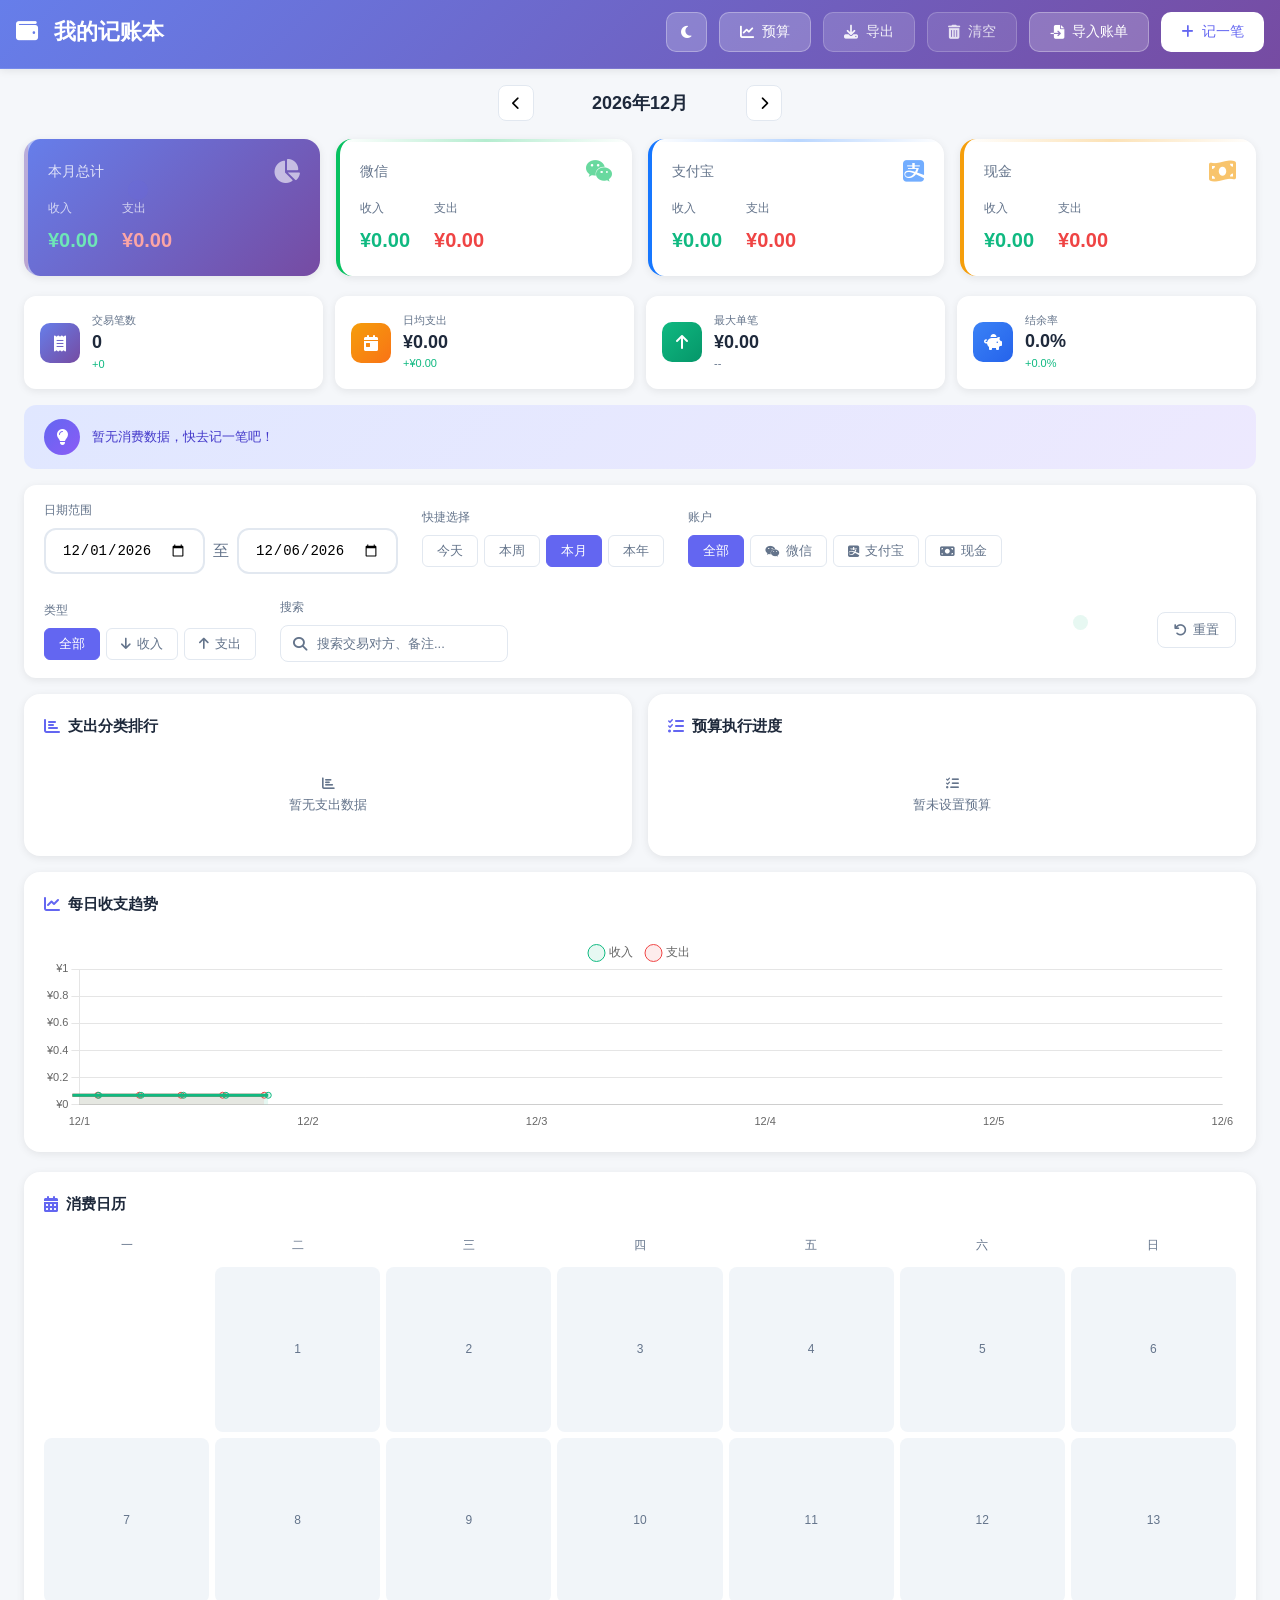
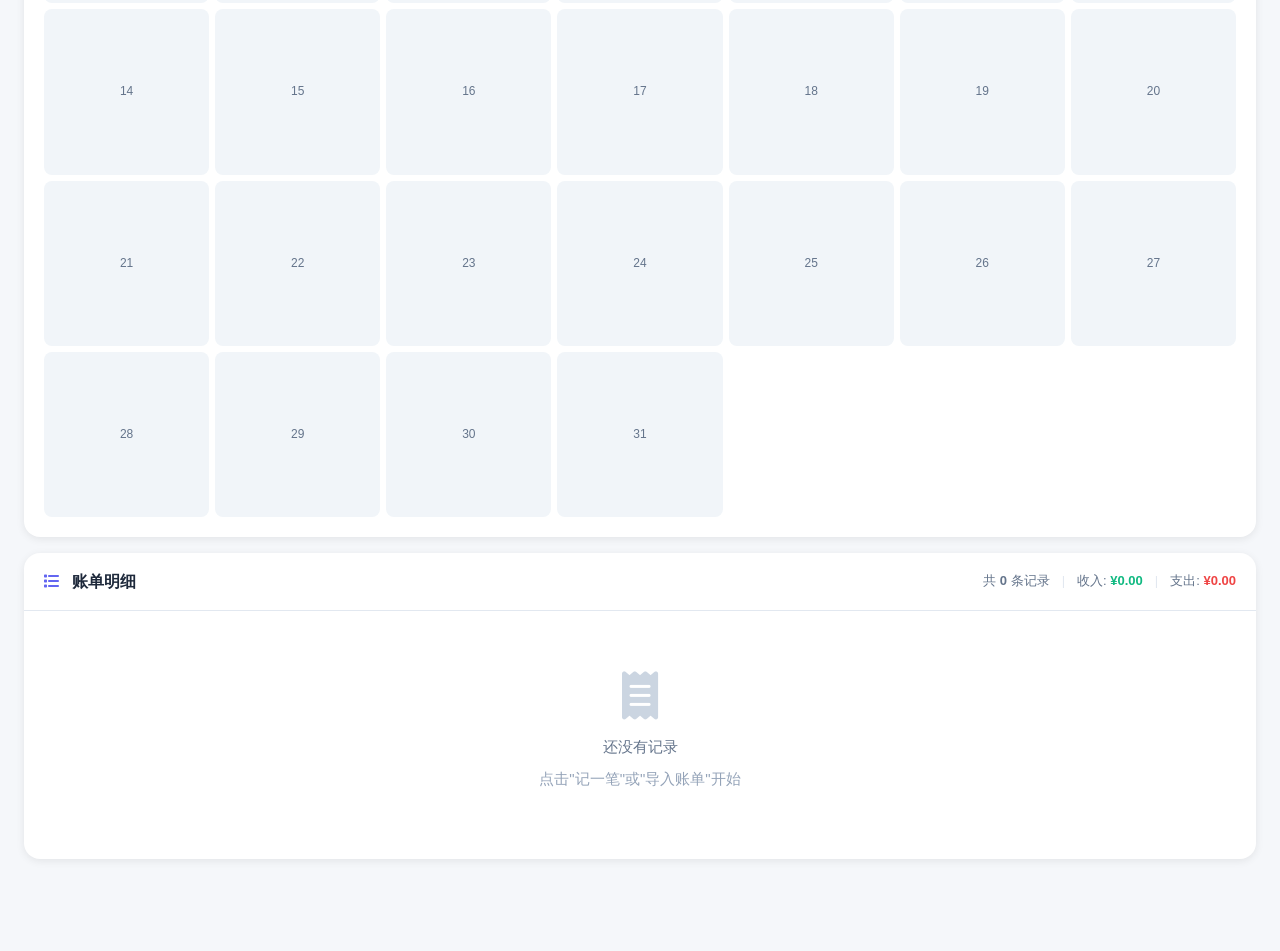
==== commit 02e1994a: "UI增强：新增5个区块（统计小卡、洞察横条、分类排行、日历热力图、记录标签）" ====
--- a/index.html
+++ b/index.html
@@ -137,6 +137,60 @@
         </div>
     </div>
 
+    <!-- 4格统计小卡 -->
+    <div class="stats-mini-cards" id="statsMiniCards">
+        <div class="mini-card">
+            <div class="mini-card-icon">
+                <i class="fas fa-receipt"></i>
+            </div>
+            <div class="mini-card-info">
+                <span class="mini-card-label">交易笔数</span>
+                <span class="mini-card-value" id="miniTransCount">0</span>
+                <span class="mini-card-diff" id="miniTransCountDiff">--</span>
+            </div>
+        </div>
+        <div class="mini-card">
+            <div class="mini-card-icon">
+                <i class="fas fa-calendar-day"></i>
+            </div>
+            <div class="mini-card-info">
+                <span class="mini-card-label">日均支出</span>
+                <span class="mini-card-value" id="miniDailyExpense">¥0</span>
+                <span class="mini-card-diff" id="miniDailyExpenseDiff">--</span>
+            </div>
+        </div>
+        <div class="mini-card">
+            <div class="mini-card-icon">
+                <i class="fas fa-arrow-up"></i>
+            </div>
+            <div class="mini-card-info">
+                <span class="mini-card-label">最大单笔</span>
+                <span class="mini-card-value" id="miniMaxExpense">¥0</span>
+                <span class="mini-card-diff" id="miniMaxExpenseCategory">--</span>
+            </div>
+        </div>
+        <div class="mini-card">
+            <div class="mini-card-icon">
+                <i class="fas fa-piggy-bank"></i>
+            </div>
+            <div class="mini-card-info">
+                <span class="mini-card-label">结余率</span>
+                <span class="mini-card-value" id="miniBalanceRate">0%</span>
+                <span class="mini-card-diff" id="miniBalanceRateDiff">--</span>
+            </div>
+        </div>
+    </div>
+
+    <!-- 消费洞察横条 -->
+    <div class="insight-bar" id="insightBar">
+        <div class="insight-icon">
+            <i class="fas fa-lightbulb"></i>
+        </div>
+        <div class="insight-text" id="insightText">
+            加载中...
+        </div>
+    </div>
+
     <!-- 查询筛选区域 -->
     <div class="filter-section">
         <div class="filter-row">
@@ -205,26 +259,24 @@
         <!-- 图表统计区域 -->
         <div class="charts-section">
             <div class="charts-grid">
-                <!-- 支出分类饼图 -->
+                <!-- 支出分类排行 -->
                 <div class="chart-card">
                     <div class="chart-header">
-                        <h3><i class="fas fa-chart-pie"></i> 支出分类</h3>
-                    </div>
-                    <div class="chart-container">
-                        <canvas id="expensePieChart"></canvas>
-                    </div>
-                    <div class="chart-legend" id="expenseLegend"></div>
-                </div>
-
-                <!-- 收入分类饼图 -->
+                        <h3><i class="fas fa-chart-bar"></i> 支出分类排行</h3>
+                    </div>
+                    <div class="category-rank-list" id="expenseRankList">
+                        <!-- 动态生成 -->
+                    </div>
+                </div>
+
+                <!-- 预算执行进度 -->
                 <div class="chart-card">
                     <div class="chart-header">
-                        <h3><i class="fas fa-chart-pie"></i> 收入分类</h3>
-                    </div>
-                    <div class="chart-container">
-                        <canvas id="incomePieChart"></canvas>
-                    </div>
-                    <div class="chart-legend" id="incomeLegend"></div>
+                        <h3><i class="fas fa-tasks"></i> 预算执行进度</h3>
+                    </div>
+                    <div class="budget-progress-list" id="budgetProgressList">
+                        <!-- 动态生成 -->
+                    </div>
                 </div>
 
                 <!-- 每日收支趋势 -->
@@ -236,6 +288,19 @@
                         <canvas id="dailyTrendChart"></canvas>
                     </div>
                 </div>
+            </div>
+        </div>
+
+        <!-- 消费日历热力图 -->
+        <div class="calendar-heatmap" id="calendarHeatmap">
+            <div class="calendar-header">
+                <h3><i class="fas fa-calendar-alt"></i> 消费日历</h3>
+            </div>
+            <div class="calendar-weekdays">
+                <span>一</span><span>二</span><span>三</span><span>四</span><span>五</span><span>六</span><span>日</span>
+            </div>
+            <div class="calendar-grid" id="calendarGrid">
+                <!-- 动态生成 -->
             </div>
         </div>
 
--- a/css/style.css
+++ b/css/style.css
@@ -64,15 +64,28 @@
     position: sticky;
     top: 0;
     z-index: 100;
+    backdrop-filter: blur(10px);
+    -webkit-backdrop-filter: blur(10px);
+    border-bottom: 1px solid rgba(255, 255, 255, 0.1);
 }
 
 .header h1 {
     font-size: 22px;
     font-weight: 600;
+    transition: transform 0.3s ease;
+}
+
+.header h1:hover {
+    transform: scale(1.05);
 }
 
 .header h1 i {
     margin-right: 10px;
+    transition: transform 0.3s ease;
+}
+
+.header h1:hover i {
+    transform: rotate(-10deg);
 }
 
 .header-right {
@@ -95,6 +108,35 @@
     display: flex;
     align-items: center;
     gap: 8px;
+    position: relative;
+    overflow: hidden;
+}
+
+/* 按钮涟漪效果 */
+.btn-theme::after,
+.btn-budget::after,
+.btn-export::after,
+.btn-clear::after,
+.btn-import::after {
+    content: '';
+    position: absolute;
+    top: 50%;
+    left: 50%;
+    width: 0;
+    height: 0;
+    border-radius: 50%;
+    background: rgba(255, 255, 255, 0.3);
+    transform: translate(-50%, -50%);
+    transition: width 0.3s ease, height 0.3s ease;
+}
+
+.btn-theme:active::after,
+.btn-budget:active::after,
+.btn-export:active::after,
+.btn-clear:active::after,
+.btn-import:active::after {
+    width: 200%;
+    height: 200%;
 }
 
 .btn-theme {
@@ -161,11 +203,42 @@
     background: white;
     color: var(--primary-color);
     border: none;
+    position: relative;
+    overflow: hidden;
+}
+
+.btn-add::before {
+    content: '';
+    position: absolute;
+    top: 0;
+    left: -100%;
+    width: 100%;
+    height: 100%;
+    background: linear-gradient(90deg, transparent, rgba(255, 255, 255, 0.4), transparent);
+    transition: left 0.5s ease;
+}
+
+.btn-add:hover::before {
+    left: 100%;
 }
 
 .btn-add:hover {
     transform: translateY(-2px);
     box-shadow: 0 4px 12px rgba(0, 0, 0, 0.15);
+}
+
+/* 记一笔按钮呼吸光效 */
+@keyframes breathe {
+    0%, 100% {
+        box-shadow: 0 4px 12px rgba(0, 0, 0, 0.15);
+    }
+    50% {
+        box-shadow: 0 4px 20px rgba(99, 102, 241, 0.4);
+    }
+}
+
+.btn-add {
+    animation: breathe 2s ease-in-out infinite;
 }
 
 /* ========== 账户卡片 ========== */
@@ -183,13 +256,85 @@
     padding: 20px;
     box-shadow: var(--shadow);
     transition: transform 0.3s ease, box-shadow 0.3s ease;
-}
+    position: relative;
+    overflow: hidden;
+    animation: cardSlideIn 0.6s ease-out;
+}
+
+/* 卡片入场动画 */
+@keyframes cardSlideIn {
+    from {
+        opacity: 0;
+        transform: translateY(20px);
+    }
+    to {
+        opacity: 1;
+        transform: translateY(0);
+    }
+}
+
+/* 为每个卡片添加延迟 */
+.account-card:nth-child(1) { animation-delay: 0.1s; }
+.account-card:nth-child(2) { animation-delay: 0.2s; }
+.account-card:nth-child(3) { animation-delay: 0.3s; }
+.account-card:nth-child(4) { animation-delay: 0.4s; }
 
 .account-card:hover {
     transform: translateY(-4px);
     box-shadow: var(--shadow-lg);
 }
 
+/* 品牌色渐变边框 */
+.account-card.wechat {
+    border-left: 4px solid var(--wechat-color);
+}
+
+.account-card.alipay {
+    border-left: 4px solid var(--alipay-color);
+}
+
+.account-card.cash {
+    border-left: 4px solid var(--cash-color);
+}
+
+.account-card.total {
+    border-left: 4px solid rgba(255, 255, 255, 0.5);
+}
+
+/* 卡片顶部色条 */
+.account-card.wechat::before,
+.account-card.alipay::before,
+.account-card.cash::before {
+    content: '';
+    position: absolute;
+    top: 0;
+    left: 0;
+    right: 0;
+    height: 3px;
+    background: linear-gradient(90deg, transparent, currentColor, transparent);
+    opacity: 0.3;
+}
+
+.account-card.wechat::before { color: var(--wechat-color); }
+.account-card.alipay::before { color: var(--alipay-color); }
+.account-card.cash::before { color: var(--cash-color); }
+
+/* 卡片悬停光效 */
+.account-card::after {
+    content: '';
+    position: absolute;
+    top: 0;
+    left: -100%;
+    width: 100%;
+    height: 100%;
+    background: linear-gradient(90deg, transparent, rgba(255, 255, 255, 0.1), transparent);
+    transition: left 0.5s ease;
+}
+
+.account-card:hover::after {
+    left: 100%;
+}
+
 .card-header {
     display: flex;
     justify-content: space-between;
@@ -252,6 +397,11 @@
 .stat-value {
     font-size: 20px;
     font-weight: 700;
+    transition: transform 0.3s ease;
+}
+
+.stat-value:hover {
+    transform: scale(1.05);
 }
 
 .stat-value.income {
@@ -262,12 +412,178 @@
     color: var(--expense-color);
 }
 
+/* 数字变化动画 */
+@keyframes numberChange {
+    0% { transform: scale(1); }
+    50% { transform: scale(1.1); }
+    100% { transform: scale(1); }
+}
+
+.stat-value.changed {
+    animation: numberChange 0.3s ease;
+}
+
 .account-card.total .stat-value.income {
     color: #6ee7b7;
 }
 
 .account-card.total .stat-value.expense {
     color: #fca5a5;
+}
+
+/* ========== 4格统计小卡 ========== */
+.stats-mini-cards {
+    display: grid;
+    grid-template-columns: repeat(4, 1fr);
+    gap: 12px;
+    padding: 0 24px 16px;
+    animation: fadeInUp 0.6s ease-out 0.5s;
+    animation-fill-mode: both;
+}
+
+.mini-card {
+    background: var(--card-bg);
+    border-radius: 12px;
+    padding: 16px;
+    display: flex;
+    align-items: center;
+    gap: 12px;
+    box-shadow: var(--shadow);
+    transition: all 0.3s ease;
+    animation: miniCardSlideIn 0.4s ease-out;
+    animation-fill-mode: both;
+}
+
+.mini-card:nth-child(1) { animation-delay: 0.5s; }
+.mini-card:nth-child(2) { animation-delay: 0.6s; }
+.mini-card:nth-child(3) { animation-delay: 0.7s; }
+.mini-card:nth-child(4) { animation-delay: 0.8s; }
+
+@keyframes miniCardSlideIn {
+    from {
+        opacity: 0;
+        transform: translateY(10px);
+    }
+    to {
+        opacity: 1;
+        transform: translateY(0);
+    }
+}
+
+.mini-card:hover {
+    transform: translateY(-2px);
+    box-shadow: var(--shadow-lg);
+}
+
+.mini-card-icon {
+    width: 40px;
+    height: 40px;
+    border-radius: 10px;
+    background: linear-gradient(135deg, #667eea, #764ba2);
+    display: flex;
+    align-items: center;
+    justify-content: center;
+    color: white;
+    font-size: 16px;
+    flex-shrink: 0;
+}
+
+.mini-card:nth-child(2) .mini-card-icon {
+    background: linear-gradient(135deg, #f59e0b, #f97316);
+}
+
+.mini-card:nth-child(3) .mini-card-icon {
+    background: linear-gradient(135deg, #10b981, #059669);
+}
+
+.mini-card:nth-child(4) .mini-card-icon {
+    background: linear-gradient(135deg, #3b82f6, #2563eb);
+}
+
+.mini-card-info {
+    display: flex;
+    flex-direction: column;
+    min-width: 0;
+}
+
+.mini-card-label {
+    font-size: 11px;
+    color: var(--text-secondary);
+    margin-bottom: 2px;
+}
+
+.mini-card-value {
+    font-size: 18px;
+    font-weight: 700;
+    color: var(--text-primary);
+    line-height: 1.2;
+}
+
+.mini-card-diff {
+    font-size: 11px;
+    color: var(--text-secondary);
+    margin-top: 2px;
+}
+
+.mini-card-diff.positive {
+    color: var(--income-color);
+}
+
+.mini-card-diff.negative {
+    color: var(--expense-color);
+}
+
+/* ========== 消费洞察横条 ========== */
+.insight-bar {
+    margin: 0 24px 16px;
+    padding: 14px 20px;
+    background: linear-gradient(135deg, #e0e7ff, #ede9fe);
+    border-radius: 12px;
+    display: flex;
+    align-items: center;
+    gap: 12px;
+    animation: fadeInUp 0.6s ease-out 0.9s;
+    animation-fill-mode: both;
+}
+
+.insight-icon {
+    width: 36px;
+    height: 36px;
+    background: linear-gradient(135deg, #6366f1, #8b5cf6);
+    border-radius: 50%;
+    display: flex;
+    align-items: center;
+    justify-content: center;
+    color: white;
+    font-size: 16px;
+    flex-shrink: 0;
+    animation: lightbulbPulse 2s ease-in-out infinite;
+}
+
+@keyframes lightbulbPulse {
+    0%, 100% {
+        transform: scale(1);
+        box-shadow: 0 0 0 0 rgba(99, 102, 241, 0.4);
+    }
+    50% {
+        transform: scale(1.05);
+        box-shadow: 0 0 0 8px rgba(99, 102, 241, 0);
+    }
+}
+
+.insight-text {
+    flex: 1;
+    font-size: 13px;
+    color: #4338ca;
+    line-height: 1.5;
+}
+
+[data-theme="dark"] .insight-bar {
+    background: linear-gradient(135deg, #312e81, #3730a3);
+}
+
+[data-theme="dark"] .insight-text {
+    color: #c7d2fe;
 }
 
 /* ========== 筛选区域 ========== */
@@ -334,18 +650,27 @@
     font-size: 13px;
     color: var(--text-secondary);
     cursor: pointer;
-    transition: all 0.2s;
+    transition: all 0.3s ease;
 }
 
 .quick-date-btn:hover {
     border-color: var(--primary-color);
     color: var(--primary-color);
+    transform: translateY(-1px);
 }
 
 .quick-date-btn.active {
     background: var(--primary-color);
     border-color: var(--primary-color);
     color: white;
+    animation: dateBtnPulse 0.3s ease;
+}
+
+/* 日期按钮脉冲动画 */
+@keyframes dateBtnPulse {
+    0% { transform: scale(1); }
+    50% { transform: scale(1.05); }
+    100% { transform: scale(1); }
 }
 
 .account-filters,
@@ -363,7 +688,7 @@
     font-size: 13px;
     color: var(--text-secondary);
     cursor: pointer;
-    transition: all 0.2s;
+    transition: all 0.3s ease;
     display: flex;
     align-items: center;
     gap: 6px;
@@ -373,6 +698,7 @@
 .type-filter-btn:hover {
     border-color: var(--primary-color);
     color: var(--primary-color);
+    transform: translateY(-1px);
 }
 
 .account-filter-btn.active,
@@ -380,6 +706,14 @@
     background: var(--primary-color);
     border-color: var(--primary-color);
     color: white;
+    animation: filterBounce 0.3s ease;
+}
+
+/* 筛选按钮弹跳动画 */
+@keyframes filterBounce {
+    0% { transform: scale(1); }
+    50% { transform: scale(1.05); }
+    100% { transform: scale(1); }
 }
 
 .type-filter-btn[data-type="income"]:hover,
@@ -404,7 +738,7 @@
     font-size: 13px;
     color: var(--text-secondary);
     cursor: pointer;
-    transition: all 0.2s;
+    transition: all 0.3s ease;
     display: flex;
     align-items: center;
     gap: 6px;
@@ -414,6 +748,11 @@
 .btn-reset-filter:hover {
     border-color: var(--expense-color);
     color: var(--expense-color);
+    transform: translateY(-1px);
+}
+
+.btn-reset-filter:active {
+    transform: translateY(0);
 }
 
 /* ========== 主内容区域 ========== */
@@ -428,6 +767,8 @@
     justify-content: center;
     gap: 16px;
     padding: 16px 24px 8px;
+    animation: fadeInUp 0.6s ease-out 0.2s;
+    animation-fill-mode: both;
 }
 
 .month-nav-btn {
@@ -436,6 +777,20 @@
     border: 1px solid var(--border-color);
     background: var(--card-bg);
     border-radius: 8px;
+    transition: all 0.3s ease;
+    cursor: pointer;
+}
+
+.month-nav-btn:hover {
+    background: var(--primary-color);
+    color: white;
+    border-color: var(--primary-color);
+    transform: scale(1.1);
+}
+
+.month-nav-btn:active {
+    transform: scale(0.95);
+}
     display: flex;
     align-items: center;
     justify-content: center;
@@ -557,12 +912,145 @@
 /* ========== 图表统计区域 ========== */
 .charts-section {
     margin-bottom: 20px;
+    animation: fadeInUp 0.6s ease-out 0.3s;
+    animation-fill-mode: both;
 }
 
 .charts-grid {
     display: grid;
     grid-template-columns: repeat(2, 1fr);
     gap: 16px;
+}
+
+/* 分类排行列表 */
+.category-rank-list {
+    display: flex;
+    flex-direction: column;
+    gap: 12px;
+}
+
+.rank-item {
+    display: flex;
+    align-items: center;
+    gap: 12px;
+    padding: 10px 0;
+    border-bottom: 1px solid var(--border-color);
+}
+
+.rank-item:last-child {
+    border-bottom: none;
+}
+
+.rank-color {
+    width: 10px;
+    height: 10px;
+    border-radius: 50%;
+    flex-shrink: 0;
+}
+
+.rank-name {
+    width: 60px;
+    font-size: 13px;
+    color: var(--text-primary);
+    flex-shrink: 0;
+}
+
+.rank-bar-wrapper {
+    flex: 1;
+    height: 8px;
+    background: #f1f5f9;
+    border-radius: 4px;
+    overflow: hidden;
+}
+
+.rank-bar {
+    height: 100%;
+    border-radius: 4px;
+    transition: width 0.5s ease;
+}
+
+.rank-percent {
+    width: 45px;
+    text-align: right;
+    font-size: 12px;
+    color: var(--text-secondary);
+    flex-shrink: 0;
+}
+
+.rank-amount {
+    width: 70px;
+    text-align: right;
+    font-size: 13px;
+    font-weight: 600;
+    color: var(--text-primary);
+    flex-shrink: 0;
+}
+
+/* 预算执行进度列表 */
+.budget-progress-list {
+    display: flex;
+    flex-direction: column;
+    gap: 16px;
+}
+
+.budget-progress-item {
+    display: flex;
+    flex-direction: column;
+    gap: 8px;
+}
+
+.budget-progress-header {
+    display: flex;
+    justify-content: space-between;
+    align-items: center;
+}
+
+.budget-progress-name {
+    font-size: 13px;
+    color: var(--text-primary);
+    font-weight: 500;
+}
+
+.budget-progress-status {
+    font-size: 12px;
+    color: var(--text-secondary);
+}
+
+.budget-progress-bar-wrapper {
+    height: 8px;
+    background: #f1f5f9;
+    border-radius: 4px;
+    overflow: hidden;
+}
+
+.budget-progress-bar {
+    height: 100%;
+    border-radius: 4px;
+    transition: width 0.5s ease;
+}
+
+.budget-progress-bar.normal {
+    background: var(--primary-color);
+}
+
+.budget-progress-bar.warning {
+    background: #f59e0b;
+}
+
+.budget-progress-bar.danger {
+    background: var(--expense-color);
+}
+
+.budget-progress-detail {
+    display: flex;
+    justify-content: space-between;
+    font-size: 11px;
+    color: var(--text-secondary);
+}
+
+[data-theme="dark"] .rank-bar-wrapper,
+[data-theme="dark"] .budget-progress-bar-wrapper {
+    background: #334155;
 }
 
 .chart-card {
@@ -570,12 +1058,49 @@
     border-radius: 16px;
     box-shadow: var(--shadow);
     padding: 20px;
-    transition: transform 0.3s ease, box-shadow 0.3s ease;
-}
+    transition: all 0.3s ease;
+    position: relative;
+    overflow: hidden;
+    animation: chartSlideIn 0.6s ease-out;
+    animation-fill-mode: both;
+}
+
+/* 图表卡片入场动画 */
+@keyframes chartSlideIn {
+    from {
+        opacity: 0;
+        transform: scale(0.95);
+    }
+    to {
+        opacity: 1;
+        transform: scale(1);
+    }
+}
+
+/* 为图表卡片添加延迟 */
+.chart-card:nth-child(1) { animation-delay: 0.4s; }
+.chart-card:nth-child(2) { animation-delay: 0.5s; }
+.chart-card:nth-child(3) { animation-delay: 0.6s; }
 
 .chart-card:hover {
-    transform: translateY(-2px);
+    transform: translateY(-4px);
     box-shadow: var(--shadow-lg);
+}
+
+/* 图表卡片悬停光效 */
+.chart-card::before {
+    content: '';
+    position: absolute;
+    top: 0;
+    left: -100%;
+    width: 100%;
+    height: 100%;
+    background: linear-gradient(90deg, transparent, rgba(99, 102, 241, 0.05), transparent);
+    transition: left 0.5s ease;
+}
+
+.chart-card:hover::before {
+    left: 100%;
 }
 
 .chart-card.chart-wide {
@@ -584,6 +1109,7 @@
 
 .chart-header {
     margin-bottom: 16px;
+    position: relative;
 }
 
 .chart-header h3 {
@@ -593,11 +1119,37 @@
     display: flex;
     align-items: center;
     gap: 8px;
+    transition: color 0.3s ease;
+}
+
+.chart-header h3:hover {
+    color: var(--primary-color);
 }
 
 .chart-header h3 i {
     color: var(--primary-color);
     font-size: 16px;
+    transition: transform 0.3s ease;
+}
+
+.chart-header h3:hover i {
+    transform: rotate(-10deg) scale(1.1);
+}
+
+/* 图表标题下划线动画 */
+.chart-header::after {
+    content: '';
+    position: absolute;
+    bottom: -8px;
+    left: 0;
+    width: 0;
+    height: 2px;
+    background: var(--primary-color);
+    transition: width 0.3s ease;
+}
+
+.chart-card:hover .chart-header::after {
+    width: 100%;
 }
 
 .chart-container {
@@ -626,12 +1178,25 @@
     padding: 4px 8px;
     background: #f8fafc;
     border-radius: 6px;
+    transition: all 0.3s ease;
+    cursor: pointer;
+}
+
+.legend-item:hover {
+    background: var(--primary-color);
+    color: white;
+    transform: translateY(-1px);
 }
 
 .legend-color {
     width: 10px;
     height: 10px;
     border-radius: 3px;
+    transition: transform 0.3s ease;
+}
+
+.legend-item:hover .legend-color {
+    transform: scale(1.2);
 }
 
 .empty-chart {
@@ -639,6 +1204,149 @@
     padding: 20px;
     color: var(--text-secondary);
     font-size: 13px;
+}
+
+/* ========== 消费日历热力图 ========== */
+.calendar-heatmap {
+    background: var(--card-bg);
+    border-radius: 16px;
+    padding: 20px;
+    margin-bottom: 16px;
+    box-shadow: var(--shadow);
+    animation: fadeInUp 0.6s ease-out 1.2s;
+    animation-fill-mode: both;
+}
+
+.calendar-header {
+    margin-bottom: 16px;
+}
+
+.calendar-header h3 {
+    font-size: 15px;
+    font-weight: 600;
+    color: var(--text-primary);
+    display: flex;
+    align-items: center;
+    gap: 8px;
+}
+
+.calendar-header h3 i {
+    color: var(--primary-color);
+    font-size: 16px;
+}
+
+.calendar-weekdays {
+    display: grid;
+    grid-template-columns: repeat(7, 1fr);
+    gap: 6px;
+    margin-bottom: 8px;
+}
+
+.calendar-weekdays span {
+    text-align: center;
+    font-size: 12px;
+    color: var(--text-secondary);
+    font-weight: 500;
+    padding: 4px 0;
+}
+
+.calendar-grid {
+    display: grid;
+    grid-template-columns: repeat(7, 1fr);
+    gap: 6px;
+}
+
+.calendar-day {
+    aspect-ratio: 1;
+    border-radius: 8px;
+    display: flex;
+    align-items: center;
+    justify-content: center;
+    font-size: 12px;
+    cursor: pointer;
+    transition: all 0.2s ease;
+    position: relative;
+}
+
+.calendar-day:hover {
+    transform: scale(1.1);
+    z-index: 1;
+}
+
+.calendar-day.empty {
+    background: transparent;
+    cursor: default;
+}
+
+.calendar-day.empty:hover {
+    transform: none;
+}
+
+.calendar-day.level-0 {
+    background: #f1f5f9;
+    color: var(--text-secondary);
+}
+
+.calendar-day.level-1 {
+    background: #e0e7ff;
+    color: var(--primary-color);
+}
+
+.calendar-day.level-2 {
+    background: #a5b4fc;
+    color: white;
+}
+
+.calendar-day.level-3 {
+    background: #6366f1;
+    color: white;
+}
+
+.calendar-day .day-number {
+    font-weight: 500;
+}
+
+/* Tooltip */
+.calendar-day::after {
+    content: attr(title);
+    position: absolute;
+    bottom: 100%;
+    left: 50%;
+    transform: translateX(-50%);
+    background: var(--text-primary);
+    color: var(--card-bg);
+    padding: 6px 10px;
+    border-radius: 6px;
+    font-size: 11px;
+    white-space: nowrap;
+    opacity: 0;
+    visibility: hidden;
+    transition: all 0.2s ease;
+    pointer-events: none;
+    z-index: 10;
+}
+
+.calendar-day:hover::after {
+    opacity: 1;
+    visibility: visible;
+    bottom: calc(100% + 6px);
+}
+
+/* 深色模式 */
+[data-theme="dark"] .calendar-day.level-0 {
+    background: #1e293b;
+}
+
+[data-theme="dark"] .calendar-day.level-1 {
+    background: #312e81;
+}
+
+[data-theme="dark"] .calendar-day.level-2 {
+    background: #4338ca;
+}
+
+[data-theme="dark"] .calendar-day.level-3 {
+    background: #6366f1;
 }
 
 /* ========== 记录列表 ========== */
@@ -647,6 +1355,19 @@
     border-radius: 16px;
     box-shadow: var(--shadow);
     overflow: hidden;
+    animation: fadeInUp 0.6s ease-out;
+}
+
+/* 记录列表入场动画 */
+@keyframes fadeInUp {
+    from {
+        opacity: 0;
+        transform: translateY(20px);
+    }
+    to {
+        opacity: 1;
+        transform: translateY(0);
+    }
 }
 
 .section-header {
@@ -698,18 +1419,44 @@
 }
 
 .record-date-group {
-    padding: 8px 20px;
-    background: #f8fafc;
+    padding: 10px 20px;
+    background: linear-gradient(90deg, #f8fafc, transparent);
     font-size: 13px;
     color: var(--text-secondary);
-    font-weight: 500;
+    font-weight: 600;
     border-bottom: 1px solid var(--border-color);
     display: flex;
     justify-content: space-between;
+    align-items: center;
+    position: relative;
+}
+
+/* 日期分组头左侧装饰条 */
+.record-date-group::before {
+    content: '';
+    position: absolute;
+    left: 0;
+    top: 0;
+    bottom: 0;
+    width: 4px;
+    background: var(--primary-color);
+    border-radius: 0 2px 2px 0;
 }
 
 .record-date-group .date-total {
+    display: flex;
+    gap: 12px;
     font-size: 12px;
+}
+
+.date-expense {
+    color: var(--expense-color);
+    font-weight: 600;
+}
+
+.date-income {
+    color: var(--income-color);
+    font-weight: 600;
 }
 
 .record-item {
@@ -717,12 +1464,39 @@
     align-items: center;
     padding: 14px 20px;
     border-bottom: 1px solid var(--border-color);
-    transition: background-color 0.2s ease;
+    transition: all 0.3s ease;
     cursor: pointer;
-}
+    animation: recordSlideIn 0.4s ease-out;
+    animation-fill-mode: both;
+}
+
+/* 记录项入场动画（stagger效果） */
+@keyframes recordSlideIn {
+    from {
+        opacity: 0;
+        transform: translateX(-20px);
+    }
+    to {
+        opacity: 1;
+        transform: translateX(0);
+    }
+}
+
+/* 为记录项添加延迟 */
+.record-item:nth-child(1) { animation-delay: 0.05s; }
+.record-item:nth-child(2) { animation-delay: 0.1s; }
+.record-item:nth-child(3) { animation-delay: 0.15s; }
+.record-item:nth-child(4) { animation-delay: 0.2s; }
+.record-item:nth-child(5) { animation-delay: 0.25s; }
+.record-item:nth-child(6) { animation-delay: 0.3s; }
+.record-item:nth-child(7) { animation-delay: 0.35s; }
+.record-item:nth-child(8) { animation-delay: 0.4s; }
+.record-item:nth-child(9) { animation-delay: 0.45s; }
+.record-item:nth-child(10) { animation-delay: 0.5s; }
 
 .record-item:hover {
     background-color: #f8fafc;
+    transform: translateX(4px);
 }
 
 .record-item:last-child {
@@ -739,6 +1513,11 @@
     font-size: 18px;
     margin-right: 14px;
     flex-shrink: 0;
+    transition: transform 0.3s ease;
+}
+
+.record-item:hover .record-icon {
+    transform: scale(1.1) rotate(-5deg);
 }
 
 .record-item.expense .record-icon {
@@ -769,6 +1548,37 @@
     white-space: nowrap;
     overflow: hidden;
     text-overflow: ellipsis;
+}
+
+.record-tags {
+    display: flex;
+    gap: 6px;
+    margin-top: 4px;
+    flex-wrap: wrap;
+}
+
+.record-tag {
+    display: inline-flex;
+    align-items: center;
+    padding: 2px 8px;
+    background: #f1f5f9;
+    border-radius: 12px;
+    font-size: 11px;
+    color: var(--text-secondary);
+    transition: all 0.2s ease;
+}
+
+.record-tag:hover {
+    background: #e2e8f0;
+    color: var(--text-primary);
+}
+
+[data-theme="dark"] .record-tag {
+    background: #334155;
+}
+
+[data-theme="dark"] .record-tag:hover {
+    background: #475569;
 }
 
 .record-account {
@@ -825,16 +1635,19 @@
     padding: 4px 8px;
     border-radius: 6px;
     opacity: 0;
-    transition: all 0.2s ease;
+    transition: all 0.3s ease;
+    transform: scale(0.8);
 }
 
 .record-item:hover .record-delete {
     opacity: 1;
+    transform: scale(1);
 }
 
 .record-delete:hover {
     background: var(--expense-bg);
     color: var(--expense-color);
+    transform: scale(1.1);
 }
 
 /* ========== 空状态 ========== */
@@ -842,12 +1655,34 @@
     text-align: center;
     padding: 60px 20px;
     color: var(--text-secondary);
+    animation: emptyStatePulse 2s ease-in-out infinite;
+}
+
+/* 空状态呼吸动画 */
+@keyframes emptyStatePulse {
+    0%, 100% {
+        transform: scale(1);
+    }
+    50% {
+        transform: scale(1.02);
+    }
 }
 
 .empty-state i {
     font-size: 48px;
     margin-bottom: 16px;
     color: #cbd5e1;
+    animation: emptyIconBounce 1s ease-in-out infinite;
+}
+
+/* 空状态图标弹跳动画 */
+@keyframes emptyIconBounce {
+    0%, 100% {
+        transform: translateY(0);
+    }
+    50% {
+        transform: translateY(-10px);
+    }
 }
 
 .empty-state p {
@@ -858,6 +1693,42 @@
 .empty-hint {
     font-size: 13px;
     color: #94a3b8;
+}
+
+/* 空状态装饰元素 */
+.empty-state::before {
+    content: '';
+    position: absolute;
+    top: 20%;
+    left: 10%;
+    width: 20px;
+    height: 20px;
+    background: var(--primary-color);
+    border-radius: 50%;
+    opacity: 0.1;
+    animation: float 3s ease-in-out infinite;
+}
+
+.empty-state::after {
+    content: '';
+    position: absolute;
+    bottom: 30%;
+    right: 15%;
+    width: 15px;
+    height: 15px;
+    background: var(--income-color);
+    border-radius: 50%;
+    opacity: 0.1;
+    animation: float 3s ease-in-out infinite 1s;
+}
+
+@keyframes float {
+    0%, 100% {
+        transform: translateY(0) rotate(0deg);
+    }
+    50% {
+        transform: translateY(-20px) rotate(180deg);
+    }
 }
 
 /* ========== 弹窗样式 ========== */
@@ -873,10 +1744,21 @@
     justify-content: center;
     z-index: 1000;
     backdrop-filter: blur(4px);
+    transition: opacity 0.3s ease;
 }
 
 .modal-overlay.active {
     display: flex;
+    animation: overlayFadeIn 0.3s ease;
+}
+
+@keyframes overlayFadeIn {
+    from {
+        opacity: 0;
+    }
+    to {
+        opacity: 1;
+    }
 }
 
 .modal {
@@ -888,6 +1770,7 @@
     overflow-y: auto;
     box-shadow: 0 25px 50px -12px rgba(0, 0, 0, 0.25);
     animation: modalIn 0.3s ease;
+    position: relative;
 }
 
 @keyframes modalIn {
@@ -901,6 +1784,34 @@
     }
 }
 
+/* 弹窗关闭动画 */
+@keyframes modalOut {
+    from {
+        transform: scale(1) translateY(0);
+        opacity: 1;
+    }
+    to {
+        transform: scale(0.9) translateY(20px);
+        opacity: 0;
+    }
+}
+
+.modal.closing {
+    animation: modalOut 0.2s ease forwards;
+}
+
+/* 弹窗顶部装饰 */
+.modal::before {
+    content: '';
+    position: absolute;
+    top: 0;
+    left: 0;
+    right: 0;
+    height: 4px;
+    background: linear-gradient(90deg, var(--primary-color), #f093fb);
+    border-radius: 20px 20px 0 0;
+}
+
 .modal-small {
     max-width: 360px;
 }
@@ -930,12 +1841,17 @@
     cursor: pointer;
     padding: 4px;
     border-radius: 6px;
-    transition: all 0.2s ease;
+    transition: all 0.3s ease;
 }
 
 .btn-close:hover {
     background: #f1f5f9;
     color: var(--text-primary);
+    transform: rotate(90deg);
+}
+
+.btn-close:active {
+    transform: rotate(180deg) scale(0.9);
 }
 
 .modal-body {
@@ -961,6 +1877,32 @@
     border: 2px dashed var(--border-color);
     background: var(--card-bg);
     border-radius: 12px;
+    transition: all 0.3s ease;
+}
+
+.btn-voice:hover {
+    border-color: var(--primary-color);
+    background: #eef2ff;
+    transform: translateY(-2px);
+}
+
+.btn-voice.recording {
+    border-color: var(--expense-color);
+    background: var(--expense-bg);
+    animation: voicePulse 1.5s ease-in-out infinite;
+}
+
+/* 语音录音脉冲动画 */
+@keyframes voicePulse {
+    0%, 100% {
+        transform: scale(1);
+        box-shadow: 0 0 0 0 rgba(239, 68, 68, 0.4);
+    }
+    50% {
+        transform: scale(1.02);
+        box-shadow: 0 0 0 10px rgba(239, 68, 68, 0);
+    }
+}
     font-size: 14px;
     color: var(--text-secondary);
     cursor: pointer;
@@ -1160,17 +2102,28 @@
 
 .type-btn:hover {
     border-color: #cbd5e1;
+    transform: translateY(-2px);
 }
 
 .type-btn.active[data-type="expense"] {
     border-color: var(--expense-color);
     background: var(--expense-bg);
     color: var(--expense-color);
+    animation: typeBtnSelect 0.3s ease;
 }
 
 .type-btn.active[data-type="income"] {
     border-color: var(--income-color);
     background: var(--income-bg);
+    animation: typeBtnSelect 0.3s ease;
+}
+
+/* 类型按钮选择动画 */
+@keyframes typeBtnSelect {
+    0% { transform: scale(1); }
+    50% { transform: scale(1.05); }
+    100% { transform: scale(1); }
+}
     color: var(--income-color);
 }
 
@@ -1197,11 +2150,30 @@
     border: 2px solid var(--border-color);
     border-radius: 12px;
     overflow: hidden;
-    transition: border-color 0.3s ease;
+    transition: all 0.3s ease;
+    position: relative;
 }
 
 .amount-input:focus-within {
     border-color: var(--primary-color);
+    box-shadow: 0 0 0 3px rgba(99, 102, 241, 0.1);
+}
+
+/* 金额输入框光标动画 */
+.amount-input::after {
+    content: '';
+    position: absolute;
+    bottom: 0;
+    left: 50%;
+    width: 0;
+    height: 2px;
+    background: var(--primary-color);
+    transition: all 0.3s ease;
+    transform: translateX(-50%);
+}
+
+.amount-input:focus-within::after {
+    width: 100%;
 }
 
 .currency {
@@ -1211,6 +2183,12 @@
     font-weight: 600;
     color: var(--text-secondary);
     border-right: 1px solid var(--border-color);
+    transition: all 0.3s ease;
+}
+
+.amount-input:focus-within .currency {
+    background: var(--primary-color);
+    color: white;
 }
 
 .amount-input input {
@@ -1220,6 +2198,11 @@
     font-size: 18px;
     font-weight: 600;
     outline: none;
+    transition: all 0.3s ease;
+}
+
+.amount-input:focus-within input {
+    font-size: 20px;
 }
 
 /* ========== 账户选择 ========== */
@@ -1246,24 +2229,35 @@
 
 .account-btn:hover {
     border-color: #cbd5e1;
+    transform: translateY(-2px);
 }
 
 .account-btn.active[data-account="wechat"] {
     border-color: var(--wechat-color);
     background: var(--wechat-bg);
     color: var(--wechat-color);
+    animation: accountBtnSelect 0.3s ease;
 }
 
 .account-btn.active[data-account="alipay"] {
     border-color: var(--alipay-color);
     background: var(--alipay-bg);
     color: var(--alipay-color);
+    animation: accountBtnSelect 0.3s ease;
 }
 
 .account-btn.active[data-account="cash"] {
     border-color: var(--cash-color);
     background: var(--cash-bg);
     color: var(--cash-color);
+    animation: accountBtnSelect 0.3s ease;
+}
+
+/* 账户按钮选择动画 */
+@keyframes accountBtnSelect {
+    0% { transform: scale(1); }
+    50% { transform: scale(1.05); }
+    100% { transform: scale(1); }
 }
 
 /* ========== 分类网格 ========== */
@@ -1287,26 +2281,49 @@
 .category-item:hover {
     border-color: #cbd5e1;
     background: #f8fafc;
+    transform: translateY(-2px);
 }
 
 .category-item.active {
     border-color: var(--primary-color);
     background: #eef2ff;
+    animation: categoryBounce 0.3s ease;
+}
+
+/* 分类选择弹跳动画 */
+@keyframes categoryBounce {
+    0% { transform: scale(1); }
+    50% { transform: scale(1.1); }
+    100% { transform: scale(1); }
 }
 
 .category-item i {
     font-size: 22px;
     margin-bottom: 6px;
     color: var(--text-secondary);
+    transition: transform 0.3s ease;
+}
+
+.category-item:hover i {
+    transform: scale(1.2);
 }
 
 .category-item.active i {
     color: var(--primary-color);
+    animation: iconPop 0.3s ease;
+}
+
+/* 图标弹出动画 */
+@keyframes iconPop {
+    0% { transform: scale(1); }
+    50% { transform: scale(1.3); }
+    100% { transform: scale(1); }
 }
 
 .category-item span {
     font-size: 12px;
     color: var(--text-secondary);
+    transition: color 0.3s ease;
 }
 
 .category-item.active span {
@@ -1356,18 +2373,28 @@
 
 .import-tab:hover {
     border-color: #cbd5e1;
+    transform: translateY(-2px);
 }
 
 .import-tab.active[data-platform="wechat"] {
     border-color: var(--wechat-color);
     background: var(--wechat-bg);
     color: var(--wechat-color);
+    animation: importTabSelect 0.3s ease;
 }
 
 .import-tab.active[data-platform="alipay"] {
     border-color: var(--alipay-color);
     background: var(--alipay-bg);
     color: var(--alipay-color);
+    animation: importTabSelect 0.3s ease;
+}
+
+/* 导入选项卡选择动画 */
+@keyframes importTabSelect {
+    0% { transform: scale(1); }
+    50% { transform: scale(1.02); }
+    100% { transform: scale(1); }
 }
 
 .import-instructions {
@@ -1537,11 +2564,29 @@
     color: var(--text-secondary);
     cursor: pointer;
     transition: all 0.3s ease;
+    position: relative;
+    overflow: hidden;
+}
+
+.btn-cancel::before {
+    content: '';
+    position: absolute;
+    top: 0;
+    left: -100%;
+    width: 100%;
+    height: 100%;
+    background: linear-gradient(90deg, transparent, rgba(0, 0, 0, 0.05), transparent);
+    transition: left 0.3s ease;
+}
+
+.btn-cancel:hover::before {
+    left: 100%;
 }
 
 .btn-cancel:hover {
     background: #f8fafc;
     border-color: #cbd5e1;
+    transform: translateY(-1px);
 }
 
 .btn-save,
@@ -1558,12 +2603,32 @@
     display: flex;
     align-items: center;
     gap: 8px;
+    position: relative;
+    overflow: hidden;
+}
+
+.btn-save::before,
+.btn-import-confirm::before {
+    content: '';
+    position: absolute;
+    top: 0;
+    left: -100%;
+    width: 100%;
+    height: 100%;
+    background: linear-gradient(90deg, transparent, rgba(255, 255, 255, 0.3), transparent);
+    transition: left 0.3s ease;
+}
+
+.btn-save:hover::before,
+.btn-import-confirm:hover::before {
+    left: 100%;
 }
 
 .btn-save:hover,
 .btn-import-confirm:hover {
     background: var(--primary-hover);
     transform: translateY(-2px);
+    box-shadow: 0 4px 12px rgba(99, 102, 241, 0.3);
 }
 
 .btn-save:disabled,
@@ -1571,6 +2636,7 @@
     background: #cbd5e1;
     cursor: not-allowed;
     transform: none;
+    box-shadow: none;
 }
 
 .btn-delete {
@@ -1586,10 +2652,29 @@
     display: flex;
     align-items: center;
     gap: 8px;
+    position: relative;
+    overflow: hidden;
+}
+
+.btn-delete::before {
+    content: '';
+    position: absolute;
+    top: 0;
+    left: -100%;
+    width: 100%;
+    height: 100%;
+    background: linear-gradient(90deg, transparent, rgba(255, 255, 255, 0.3), transparent);
+    transition: left 0.3s ease;
+}
+
+.btn-delete:hover::before {
+    left: 100%;
 }
 
 .btn-delete:hover {
     background: #dc2626;
+    transform: translateY(-2px);
+    box-shadow: 0 4px 12px rgba(239, 68, 68, 0.3);
 }
 
 /* ========== 删除确认 ========== */
@@ -1618,6 +2703,45 @@
     gap: 10px;
     font-size: 15px;
     font-weight: 500;
+    box-shadow: 0 10px 25px rgba(0, 0, 0, 0.2);
+    position: relative;
+    overflow: hidden;
+    transform: translateX(120%);
+    transition: transform 0.3s ease;
+    z-index: 2000;
+}
+
+.toast.show {
+    transform: translateX(0);
+}
+
+/* Toast进度条 */
+.toast::after {
+    content: '';
+    position: absolute;
+    bottom: 0;
+    left: 0;
+    width: 100%;
+    height: 3px;
+    background: rgba(255, 255, 255, 0.3);
+    animation: toastProgress 3s linear forwards;
+}
+
+@keyframes toastProgress {
+    from { width: 100%; }
+    to { width: 0%; }
+}
+
+@keyframes toastSlideIn {
+    from {
+        transform: translateX(100%);
+        opacity: 0;
+    }
+    to {
+        transform: translateX(0);
+        opacity: 1;
+    }
+}
     box-shadow: var(--shadow-lg);
     transform: translateX(120%);
     transition: transform 0.3s ease;
@@ -1773,6 +2897,10 @@
     .account-cards {
         grid-template-columns: repeat(2, 1fr);
     }
+
+    .stats-mini-cards {
+        grid-template-columns: repeat(2, 1fr);
+    }
 }
 
 @media (max-width: 768px) {
@@ -1800,6 +2928,11 @@
     .account-cards {
         grid-template-columns: 1fr;
         padding: 16px;
+    }
+
+    .stats-mini-cards {
+        grid-template-columns: 1fr;
+        padding: 0 16px 16px;
     }
 
     .filter-row {
@@ -1960,6 +3093,249 @@
 
 [data-theme="dark"] .empty-state i {
     color: #475569;
+}
+
+/* 深色模式下的卡片样式优化 */
+[data-theme="dark"] .account-card {
+    background: #1e293b;
+    border-color: #334155;
+}
+
+[data-theme="dark"] .account-card.wechat {
+    border-left-color: var(--wechat-color);
+}
+
+[data-theme="dark"] .account-card.alipay {
+    border-left-color: var(--alipay-color);
+}
+
+[data-theme="dark"] .account-card.cash {
+    border-left-color: var(--cash-color);
+}
+
+/* 深色模式下的记录列表优化 */
+[data-theme="dark"] .record-date-group {
+    background: linear-gradient(90deg, #1e293b, transparent);
+}
+
+[data-theme="dark"] .record-date-group::before {
+    background: var(--primary-color);
+}
+
+[data-theme="dark"] .record-date-group .date-total {
+    background: var(--primary-color);
+}
+
+/* 深色模式下的弹窗优化 */
+[data-theme="dark"] .modal::before {
+    background: linear-gradient(90deg, var(--primary-color), #f093fb);
+}
+
+/* 深色模式下的图表优化 */
+[data-theme="dark"] .chart-card {
+    background: #1e293b;
+}
+
+[data-theme="dark"] .chart-header h3 {
+    color: var(--text-primary);
+}
+
+[data-theme="dark"] .legend-item {
+    background: #334155;
+    color: var(--text-secondary);
+}
+
+[data-theme="dark"] .legend-item:hover {
+    background: var(--primary-color);
+    color: white;
+}
+
+/* 深色模式下的按钮优化 */
+[data-theme="dark"] .btn-cancel {
+    background: #1e293b;
+    border-color: #334155;
+    color: var(--text-secondary);
+}
+
+[data-theme="dark"] .btn-cancel:hover {
+    background: #334155;
+    border-color: #475569;
+}
+
+[data-theme="dark"] .btn-close:hover {
+    background: #334155;
+}
+
+/* 深色模式下的输入框优化 */
+[data-theme="dark"] .amount-input {
+    border-color: #334155;
+}
+
+[data-theme="dark"] .amount-input:focus-within {
+    border-color: var(--primary-color);
+    box-shadow: 0 0 0 3px rgba(99, 102, 241, 0.2);
+}
+
+[data-theme="dark"] .currency {
+    background: #334155;
+    border-color: #475569;
+}
+
+[data-theme="dark"] .amount-input:focus-within .currency {
+    background: var(--primary-color);
+}
+
+/* 深色模式下的筛选按钮优化 */
+[data-theme="dark"] .account-filter-btn,
+[data-theme="dark"] .type-filter-btn,
+[data-theme="dark"] .quick-date-btn {
+    background: #1e293b;
+    border-color: #334155;
+    color: var(--text-secondary);
+}
+
+[data-theme="dark"] .account-filter-btn:hover,
+[data-theme="dark"] .type-filter-btn:hover,
+[data-theme="dark"] .quick-date-btn:hover {
+    background: #334155;
+    border-color: #475569;
+}
+
+/* 深色模式下的类型切换优化 */
+[data-theme="dark"] .type-btn {
+    background: #1e293b;
+    border-color: #334155;
+}
+
+[data-theme="dark"] .type-btn:hover {
+    border-color: #475569;
+}
+
+/* 深色模式下的账户选择优化 */
+[data-theme="dark"] .account-btn {
+    background: #1e293b;
+    border-color: #334155;
+}
+
+[data-theme="dark"] .account-btn:hover {
+    border-color: #475569;
+}
+
+/* 深色模式下的分类网格优化 */
+[data-theme="dark"] .category-item {
+    background: #1e293b;
+    border-color: #334155;
+}
+
+[data-theme="dark"] .category-item:hover {
+    background: #334155;
+    border-color: #475569;
+}
+
+/* 深色模式下的导入选项卡优化 */
+[data-theme="dark"] .import-tab {
+    background: #1e293b;
+    border-color: #334155;
+}
+
+[data-theme="dark"] .import-tab:hover {
+    border-color: #475569;
+}
+
+/* 深色模式下的导出选项优化 */
+[data-theme="dark"] .export-option {
+    background: #1e293b;
+    border-color: #334155;
+}
+
+[data-theme="dark"] .export-option:hover {
+    background: #334155;
+    border-color: #475569;
+}
+
+/* 深色模式下的搜索框优化 */
+[data-theme="dark"] .search-box {
+    background: #0f172a;
+    border-color: #334155;
+}
+
+[data-theme="dark"] .search-box:focus-within {
+    border-color: var(--primary-color);
+    box-shadow: 0 0 0 3px rgba(99, 102, 241, 0.2);
+}
+
+/* 深色模式下的月份选择器优化 */
+[data-theme="dark"] .month-nav-btn {
+    background: #1e293b;
+    border-color: #334155;
+    color: var(--text-secondary);
+}
+
+[data-theme="dark"] .month-nav-btn:hover {
+    background: var(--primary-color);
+    border-color: var(--primary-color);
+    color: white;
+}
+
+/* 深色模式下的重置按钮优化 */
+[data-theme="dark"] .btn-reset-filter {
+    background: #1e293b;
+    border-color: #334155;
+    color: var(--text-secondary);
+}
+
+[data-theme="dark"] .btn-reset-filter:hover {
+    border-color: var(--expense-color);
+    color: var(--expense-color);
+}
+
+/* 深色模式下的模板项优化 */
+[data-theme="dark"] .template-item {
+    background: #1e293b;
+    border-color: #334155;
+}
+
+[data-theme="dark"] .template-item:hover {
+    background: #334155;
+    border-color: #475569;
+}
+
+/* 深色模式下的语音按钮优化 */
+[data-theme="dark"] .btn-voice {
+    background: #1e293b;
+    border-color: #334155;
+}
+
+[data-theme="dark"] .btn-voice:hover {
+    background: #334155;
+    border-color: #475569;
+}
+
+/* 深色模式下的添加模板按钮优化 */
+[data-theme="dark"] .btn-add-template {
+    border-color: #334155;
+    color: var(--text-secondary);
+}
+
+[data-theme="dark"] .btn-add-template:hover {
+    border-color: var(--primary-color);
+    color: var(--primary-color);
+}
+
+/* 深色模式下的提示消息优化 */
+[data-theme="dark"] .toast {
+    box-shadow: 0 10px 25px rgba(0, 0, 0, 0.4);
+}
+
+/* 深色模式下的滚动条优化 */
+[data-theme="dark"] .records-list::-webkit-scrollbar-track,
+[data-theme="dark"] .preview-table-wrapper::-webkit-scrollbar-track {
+    background: #1e293b;
+}
+
+[data-theme="dark"] .records-list::-webkit-scrollbar-thumb,
+[data-theme="dark"] .preview-table-wrapper::-webkit-scrollbar-thumb {
+    background: #475569;
 }
 
 /* ========== PWA移动端优化 ========== */
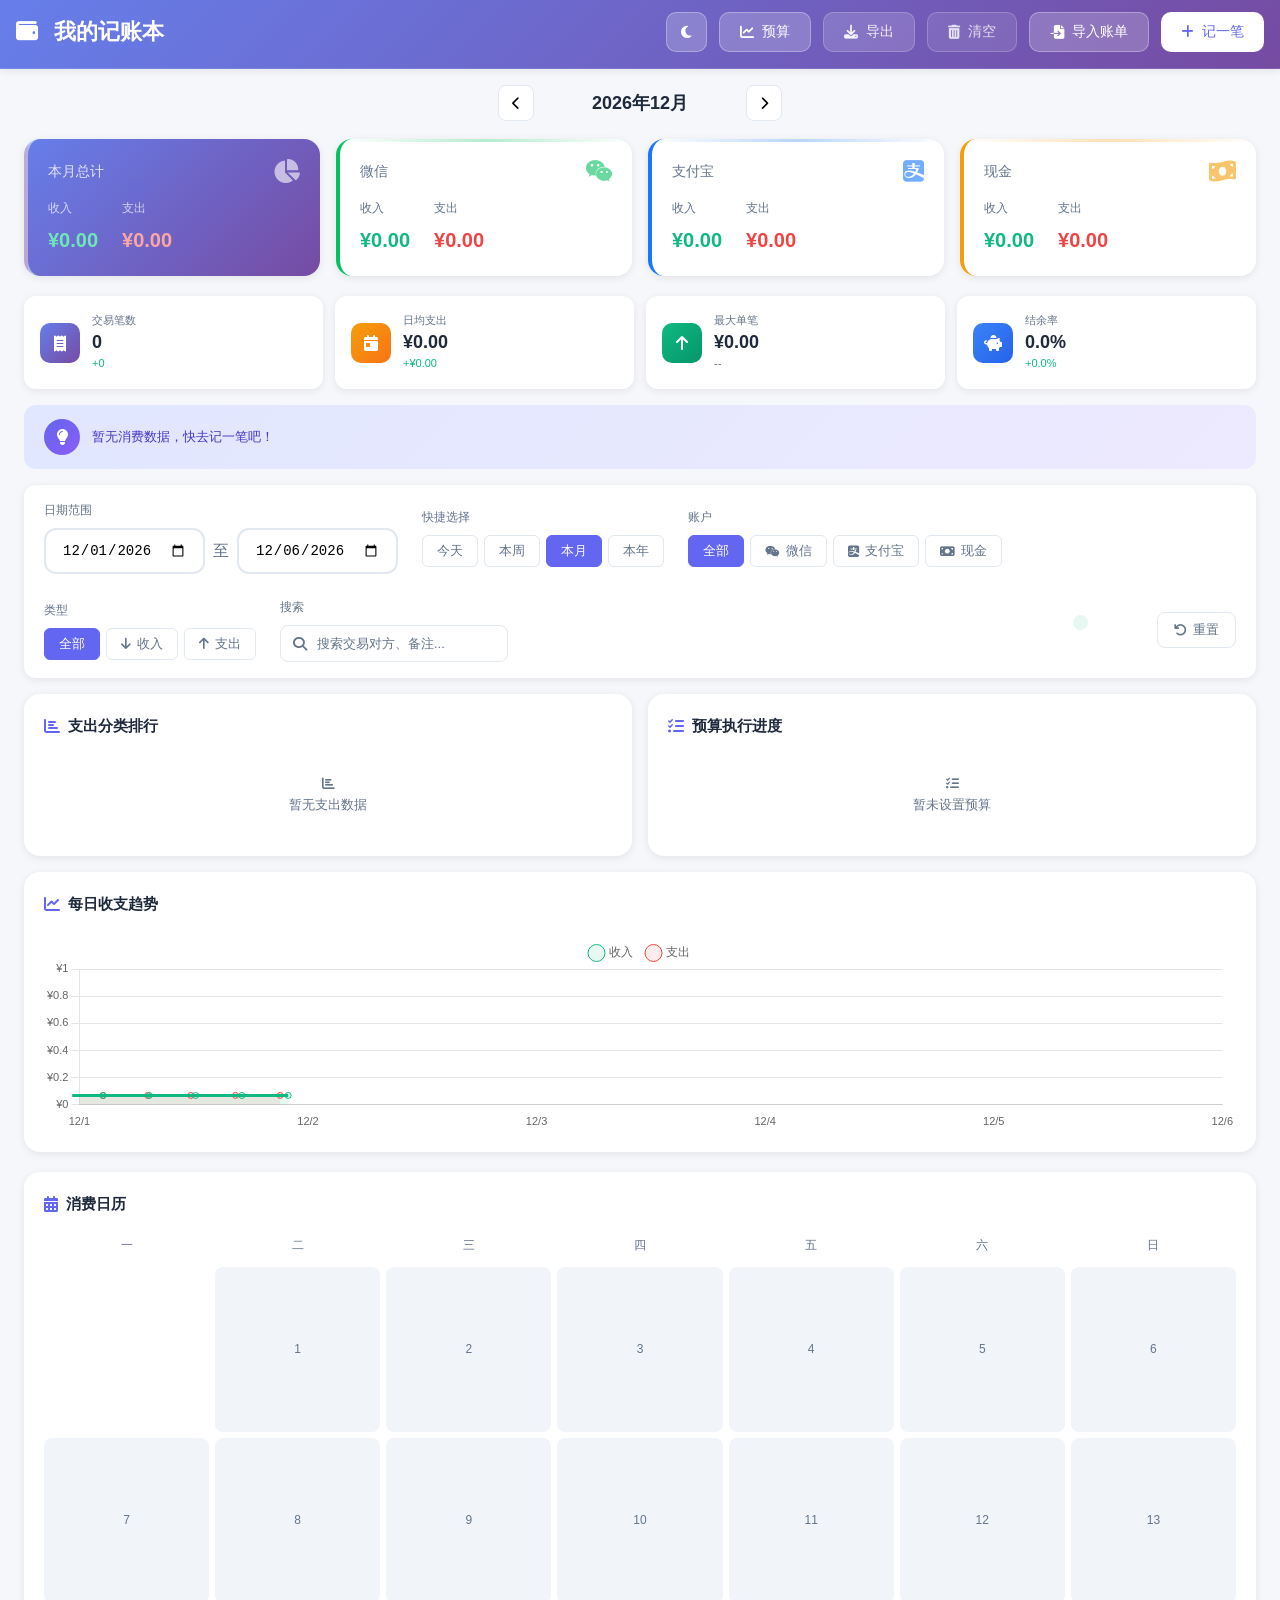
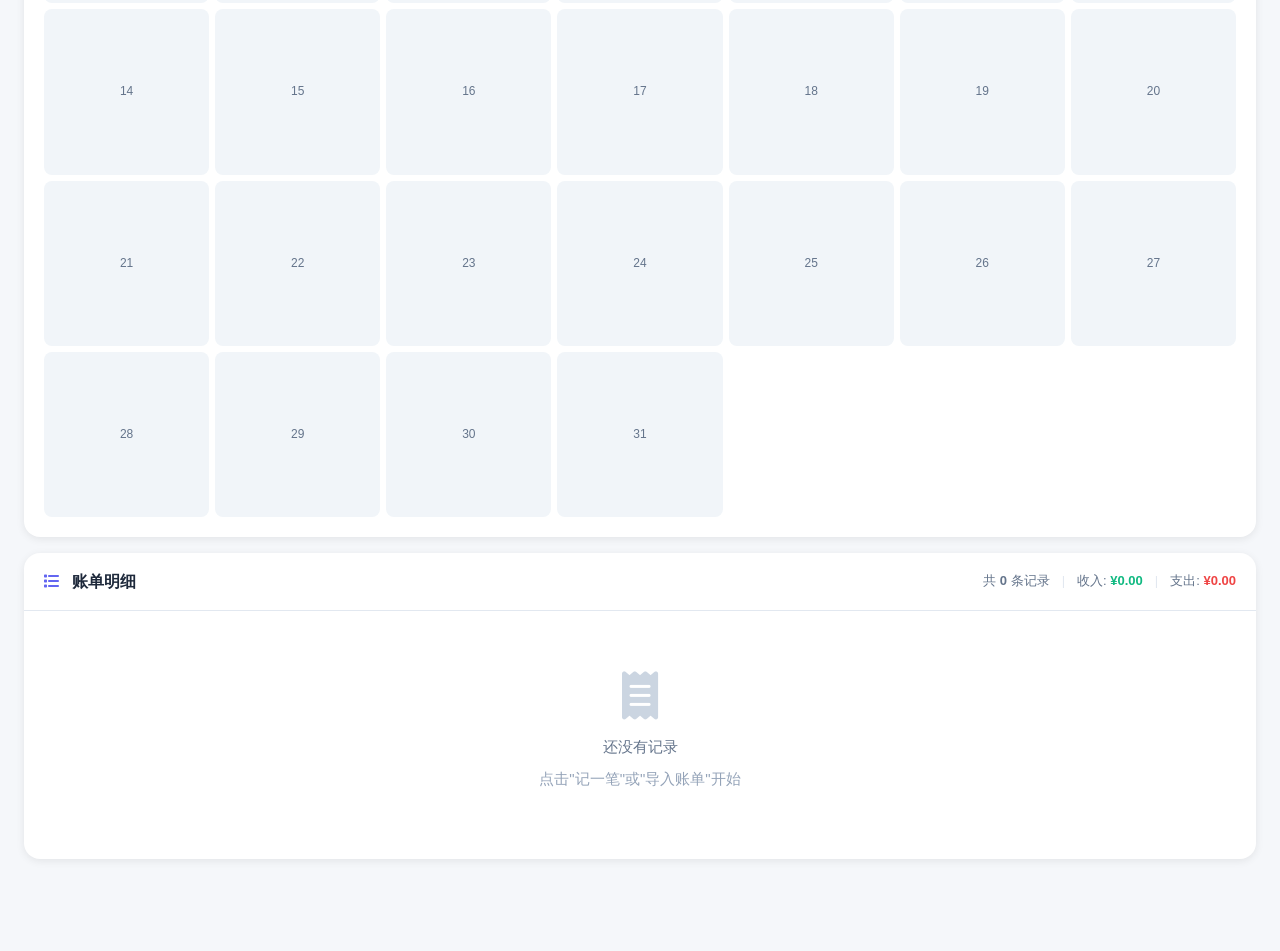
==== commit a889ace3: "移动端优化：修复自动缩放问题，优化触摸体验" ====
--- a/index.html
+++ b/index.html
@@ -2,7 +2,7 @@
 <html lang="zh-CN">
 <head>
     <meta charset="UTF-8">
-    <meta name="viewport" content="width=device-width, initial-scale=1.0, viewport-fit=cover">
+    <meta name="viewport" content="width=device-width, initial-scale=1.0, maximum-scale=1.0, user-scalable=no, viewport-fit=cover">
     <meta name="theme-color" content="#6366f1">
     <meta name="apple-mobile-web-app-capable" content="yes">
     <meta name="apple-mobile-web-app-status-bar-style" content="black-translucent">
--- a/css/style.css
+++ b/css/style.css
@@ -3340,6 +3340,18 @@
 
 /* ========== PWA移动端优化 ========== */
 
+/* iOS输入框防缩放 - 必须放在最前面 */
+@supports (-webkit-touch-callout: none) {
+    input[type="text"],
+    input[type="number"],
+    input[type="date"],
+    input[type="search"],
+    textarea,
+    select {
+        font-size: 16px !important;
+    }
+}
+
 /* 小屏幕手机优化 */
 @media (max-width: 480px) {
     .header {
@@ -3419,6 +3431,68 @@
 
     .record-summary {
         font-size: 12px;
+    }
+
+    /* 统计小卡优化 */
+    .stats-mini-cards {
+        grid-template-columns: repeat(2, 1fr);
+        gap: 8px;
+        padding: 0 12px 12px;
+    }
+
+    .mini-card {
+        padding: 12px;
+    }
+
+    .mini-card-icon {
+        width: 36px;
+        height: 36px;
+        font-size: 14px;
+    }
+
+    .mini-card-value {
+        font-size: 16px;
+    }
+
+    /* 洞察横条优化 */
+    .insight-bar {
+        margin: 0 12px 12px;
+        padding: 12px;
+    }
+
+    .insight-icon {
+        width: 32px;
+        height: 32px;
+        font-size: 14px;
+    }
+
+    .insight-text {
+        font-size: 12px;
+    }
+
+    /* 日历热力图优化 */
+    .calendar-heatmap {
+        padding: 16px;
+        margin-bottom: 12px;
+    }
+
+    .calendar-grid {
+        gap: 4px;
+    }
+
+    .calendar-day {
+        font-size: 11px;
+        border-radius: 6px;
+    }
+
+    /* 记录标签优化 */
+    .record-tags {
+        gap: 4px;
+    }
+
+    .record-tag {
+        font-size: 10px;
+        padding: 1px 6px;
     }
 
     .modal {
@@ -3524,6 +3598,66 @@
     scroll-behavior: smooth;
 }
 
+/* 移动端全局优化 */
+@media (max-width: 768px) {
+    /* 禁用双击缩放 */
+    * {
+        touch-action: manipulation;
+    }
+
+    /* 优化滚动性能 */
+    .records-list,
+    .preview-table-wrapper {
+        will-change: transform;
+    }
+
+    /* 优化动画性能 */
+    .account-card,
+    .mini-card,
+    .chart-card,
+    .record-item {
+        will-change: transform;
+    }
+
+    /* 禁用长按菜单 */
+    .record-item,
+    .account-card,
+    .mini-card {
+        -webkit-touch-callout: none;
+        -webkit-user-select: none;
+        user-select: none;
+    }
+
+    /* 允许文本选择 */
+    .record-note,
+    .record-category,
+    .stat-value {
+        -webkit-user-select: text;
+        user-select: text;
+    }
+}
+
+/* iOS Safari 特殊优化 */
+@supports (-webkit-touch-callout: none) {
+    /* iOS设备 */
+    .modal {
+        max-height: -webkit-fill-available;
+    }
+
+    /* iOS弹性滚动修复 */
+    body {
+        overflow: hidden;
+        position: fixed;
+        width: 100%;
+    }
+
+    .main-content {
+        overflow-y: auto;
+        -webkit-overflow-scrolling: touch;
+        height: calc(100vh - 200px);
+    }
+}
+
 /* PWA安装提示横幅 */
 .pwa-install-banner {
     position: fixed;
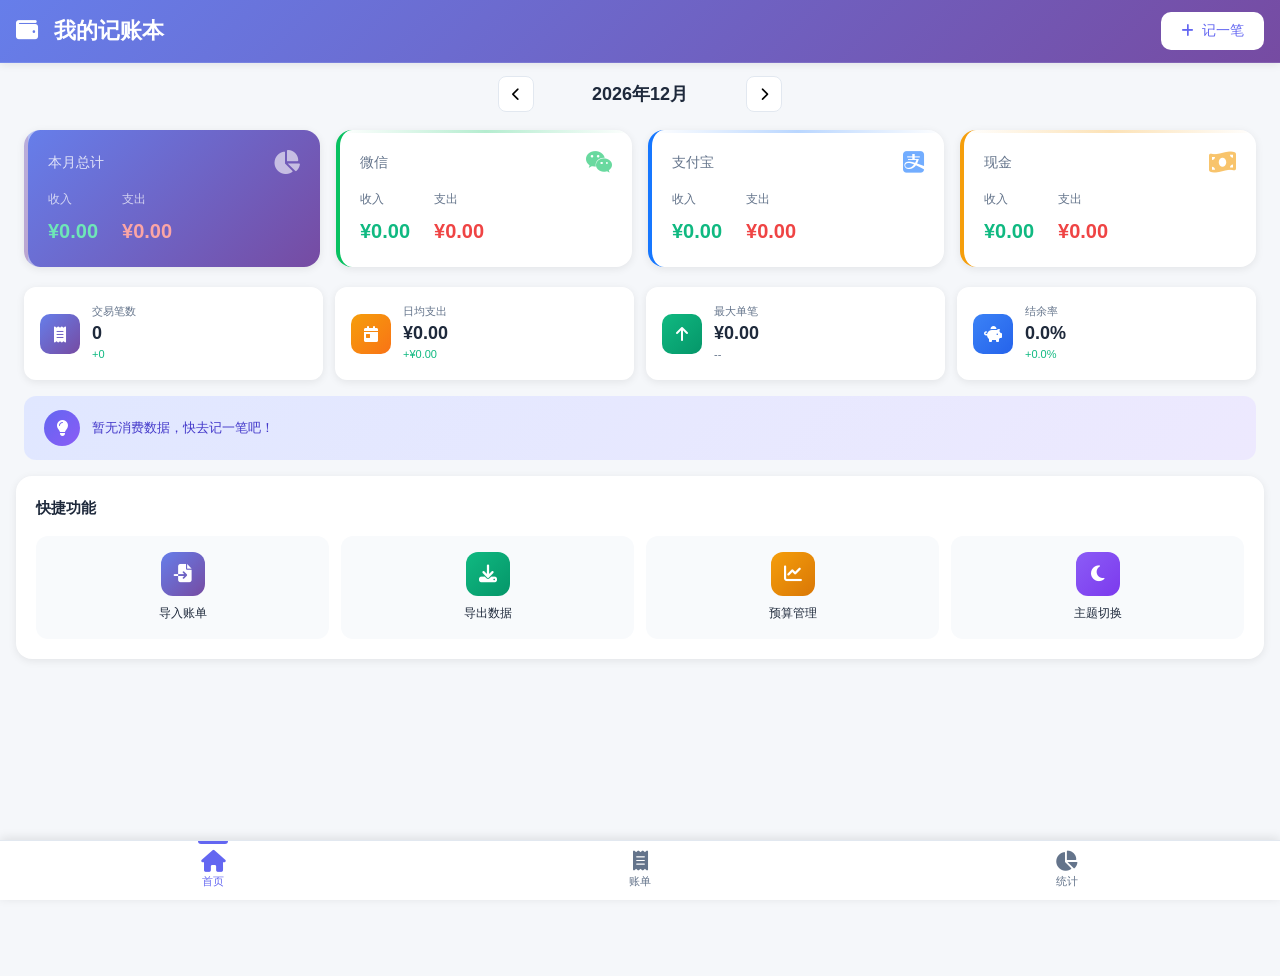
==== commit c7548639: "优化消费日历比例，减小尺寸" ====
--- a/index.html
+++ b/index.html
@@ -22,309 +22,352 @@
             <h1><i class="fas fa-wallet"></i> 我的记账本</h1>
         </div>
         <div class="header-right">
-            <button class="btn-theme" id="btnTheme" title="切换主题">
-                <i class="fas fa-moon"></i>
-            </button>
-            <button class="btn-budget" id="btnBudget" title="预算管理">
-                <i class="fas fa-chart-line"></i> 预算
-            </button>
-            <button class="btn-export" id="btnExport" title="导出数据">
-                <i class="fas fa-download"></i> 导出
-            </button>
-            <button class="btn-clear" id="btnClear" title="清空数据">
-                <i class="fas fa-trash-alt"></i> 清空
-            </button>
-            <button class="btn-import" id="btnImport" title="导入账单">
-                <i class="fas fa-file-import"></i> 导入账单
-            </button>
             <button class="btn-add" id="btnAdd">
                 <i class="fas fa-plus"></i> 记一笔
             </button>
         </div>
     </header>
 
-    <!-- 预算进度条 -->
-    <div class="budget-bar-container" id="budgetBarContainer" style="display: none;">
-        <div class="budget-bar-header">
-            <span class="budget-title"><i class="fas fa-bullseye"></i> 本月预算</span>
-            <span class="budget-info" id="budgetInfo">已用 ¥0 / 预算 ¥0</span>
-        </div>
-        <div class="budget-progress-bar">
-            <div class="budget-progress" id="budgetProgress" style="width: 0%"></div>
-        </div>
-        <div class="budget-remaining" id="budgetRemaining">剩余 ¥0.00</div>
+    <!-- 页面容器 -->
+    <div class="tab-pages">
+        <!-- Tab 1: 首页（概览） -->
+        <div class="tab-page active" id="page-home">
+            <!-- 预算进度条 -->
+            <div class="budget-bar-container" id="budgetBarContainer" style="display: none;">
+                <div class="budget-bar-header">
+                    <span class="budget-title"><i class="fas fa-bullseye"></i> 本月预算</span>
+                    <span class="budget-info" id="budgetInfo">已用 ¥0 / 预算 ¥0</span>
+                </div>
+                <div class="budget-progress-bar">
+                    <div class="budget-progress" id="budgetProgress" style="width: 0%"></div>
+                </div>
+                <div class="budget-remaining" id="budgetRemaining">剩余 ¥0.00</div>
+            </div>
+
+            <!-- 月份选择器 -->
+            <div class="month-selector">
+                <button class="month-nav-btn" id="prevMonth">
+                    <i class="fas fa-chevron-left"></i>
+                </button>
+                <div class="month-display" id="monthDisplay">
+                    <span class="month-text" id="currentMonth">2026年6月</span>
+                    <button class="btn-today" id="btnToday">回到本月</button>
+                </div>
+                <button class="month-nav-btn" id="nextMonth">
+                    <i class="fas fa-chevron-right"></i>
+                </button>
+            </div>
+
+            <!-- 统计卡片 -->
+            <div class="account-cards">
+                <div class="account-card total">
+                    <div class="card-header">
+                        <span class="card-title" id="totalTitle">本月总计</span>
+                        <i class="fas fa-chart-pie"></i>
+                    </div>
+                    <div class="card-stats">
+                        <div class="stat">
+                            <span class="stat-label">收入</span>
+                            <span class="stat-value income" id="monthIncome">¥0.00</span>
+                        </div>
+                        <div class="stat">
+                            <span class="stat-label">支出</span>
+                            <span class="stat-value expense" id="monthExpense">¥0.00</span>
+                        </div>
+                    </div>
+                </div>
+                <div class="account-card wechat">
+                    <div class="card-header">
+                        <span class="card-title">微信</span>
+                        <i class="fab fa-weixin"></i>
+                    </div>
+                    <div class="card-stats">
+                        <div class="stat">
+                            <span class="stat-label">收入</span>
+                            <span class="stat-value income" id="wechatIncome">¥0.00</span>
+                        </div>
+                        <div class="stat">
+                            <span class="stat-label">支出</span>
+                            <span class="stat-value expense" id="wechatExpense">¥0.00</span>
+                        </div>
+                    </div>
+                </div>
+                <div class="account-card alipay">
+                    <div class="card-header">
+                        <span class="card-title">支付宝</span>
+                        <i class="fab fa-alipay"></i>
+                    </div>
+                    <div class="card-stats">
+                        <div class="stat">
+                            <span class="stat-label">收入</span>
+                            <span class="stat-value income" id="alipayIncome">¥0.00</span>
+                        </div>
+                        <div class="stat">
+                            <span class="stat-label">支出</span>
+                            <span class="stat-value expense" id="alipayExpense">¥0.00</span>
+                        </div>
+                    </div>
+                </div>
+                <div class="account-card cash">
+                    <div class="card-header">
+                        <span class="card-title">现金</span>
+                        <i class="fas fa-money-bill-wave"></i>
+                    </div>
+                    <div class="card-stats">
+                        <div class="stat">
+                            <span class="stat-label">收入</span>
+                            <span class="stat-value income" id="cashIncome">¥0.00</span>
+                        </div>
+                        <div class="stat">
+                            <span class="stat-label">支出</span>
+                            <span class="stat-value expense" id="cashExpense">¥0.00</span>
+                        </div>
+                    </div>
+                </div>
+            </div>
+
+            <!-- 4格统计小卡 -->
+            <div class="stats-mini-cards" id="statsMiniCards">
+                <div class="mini-card">
+                    <div class="mini-card-icon">
+                        <i class="fas fa-receipt"></i>
+                    </div>
+                    <div class="mini-card-info">
+                        <span class="mini-card-label">交易笔数</span>
+                        <span class="mini-card-value" id="miniTransCount">0</span>
+                        <span class="mini-card-diff" id="miniTransCountDiff">--</span>
+                    </div>
+                </div>
+                <div class="mini-card">
+                    <div class="mini-card-icon">
+                        <i class="fas fa-calendar-day"></i>
+                    </div>
+                    <div class="mini-card-info">
+                        <span class="mini-card-label">日均支出</span>
+                        <span class="mini-card-value" id="miniDailyExpense">¥0</span>
+                        <span class="mini-card-diff" id="miniDailyExpenseDiff">--</span>
+                    </div>
+                </div>
+                <div class="mini-card">
+                    <div class="mini-card-icon">
+                        <i class="fas fa-arrow-up"></i>
+                    </div>
+                    <div class="mini-card-info">
+                        <span class="mini-card-label">最大单笔</span>
+                        <span class="mini-card-value" id="miniMaxExpense">¥0</span>
+                        <span class="mini-card-diff" id="miniMaxExpenseCategory">--</span>
+                    </div>
+                </div>
+                <div class="mini-card">
+                    <div class="mini-card-icon">
+                        <i class="fas fa-piggy-bank"></i>
+                    </div>
+                    <div class="mini-card-info">
+                        <span class="mini-card-label">结余率</span>
+                        <span class="mini-card-value" id="miniBalanceRate">0%</span>
+                        <span class="mini-card-diff" id="miniBalanceRateDiff">--</span>
+                    </div>
+                </div>
+            </div>
+
+            <!-- 消费洞察横条 -->
+            <div class="insight-bar" id="insightBar">
+                <div class="insight-icon">
+                    <i class="fas fa-lightbulb"></i>
+                </div>
+                <div class="insight-text" id="insightText">
+                    加载中...
+                </div>
+            </div>
+
+            <!-- 快捷功能区域 -->
+            <div class="quick-actions">
+                <div class="quick-actions-header">
+                    <h3>快捷功能</h3>
+                </div>
+                <div class="quick-actions-grid">
+                    <div class="quick-action-item" id="actionImport">
+                        <div class="quick-action-icon">
+                            <i class="fas fa-file-import"></i>
+                        </div>
+                        <span>导入账单</span>
+                    </div>
+                    <div class="quick-action-item" id="actionExport">
+                        <div class="quick-action-icon">
+                            <i class="fas fa-download"></i>
+                        </div>
+                        <span>导出数据</span>
+                    </div>
+                    <div class="quick-action-item" id="actionBudget">
+                        <div class="quick-action-icon">
+                            <i class="fas fa-chart-line"></i>
+                        </div>
+                        <span>预算管理</span>
+                    </div>
+                    <div class="quick-action-item" id="actionTheme">
+                        <div class="quick-action-icon">
+                            <i class="fas fa-moon"></i>
+                        </div>
+                        <span>主题切换</span>
+                    </div>
+                </div>
+            </div>
+        </div>
+
+        <!-- Tab 2: 账单（记录） -->
+        <div class="tab-page" id="page-bills">
+            <!-- 查询筛选区域 -->
+            <div class="filter-section">
+                <div class="filter-row">
+                    <div class="filter-group">
+                        <label>日期范围</label>
+                        <div class="date-range">
+                            <input type="date" id="dateStart">
+                            <span>至</span>
+                            <input type="date" id="dateEnd">
+                        </div>
+                    </div>
+                    <div class="filter-group">
+                        <label>快捷选择</label>
+                        <div class="quick-dates">
+                            <button class="quick-date-btn" data-range="today">今天</button>
+                            <button class="quick-date-btn" data-range="week">本周</button>
+                            <button class="quick-date-btn active" data-range="month">本月</button>
+                            <button class="quick-date-btn" data-range="year">本年</button>
+                        </div>
+                    </div>
+                    <div class="filter-group">
+                        <label>账户</label>
+                        <div class="account-filters">
+                            <button class="account-filter-btn active" data-account="all">全部</button>
+                            <button class="account-filter-btn" data-account="wechat">
+                                <i class="fab fa-weixin"></i> 微信
+                            </button>
+                            <button class="account-filter-btn" data-account="alipay">
+                                <i class="fab fa-alipay"></i> 支付宝
+                            </button>
+                            <button class="account-filter-btn" data-account="cash">
+                                <i class="fas fa-money-bill"></i> 现金
+                            </button>
+                        </div>
+                    </div>
+                    <div class="filter-group">
+                        <label>类型</label>
+                        <div class="type-filters">
+                            <button class="type-filter-btn active" data-type="all">全部</button>
+                            <button class="type-filter-btn" data-type="income">
+                                <i class="fas fa-arrow-down"></i> 收入
+                            </button>
+                            <button class="type-filter-btn" data-type="expense">
+                                <i class="fas fa-arrow-up"></i> 支出
+                            </button>
+                        </div>
+                    </div>
+                    <div class="filter-group">
+                        <label>搜索</label>
+                        <div class="search-box">
+                            <i class="fas fa-search"></i>
+                            <input type="text" id="searchInput" placeholder="搜索交易对方、备注...">
+                            <button class="btn-clear-search" id="btnClearSearch" style="display: none;">
+                                <i class="fas fa-times"></i>
+                            </button>
+                        </div>
+                    </div>
+                    <button class="btn-reset-filter" id="btnResetFilter">
+                        <i class="fas fa-undo"></i> 重置
+                    </button>
+                </div>
+            </div>
+
+            <!-- 消费日历热力图 -->
+            <div class="calendar-heatmap" id="calendarHeatmap">
+                <div class="calendar-header">
+                    <h3><i class="fas fa-calendar-alt"></i> 消费日历</h3>
+                </div>
+                <div class="calendar-weekdays">
+                    <span>一</span><span>二</span><span>三</span><span>四</span><span>五</span><span>六</span><span>日</span>
+                </div>
+                <div class="calendar-grid" id="calendarGrid">
+                    <!-- 动态生成 -->
+                </div>
+            </div>
+
+            <!-- 记录列表 -->
+            <div class="records-section">
+                <div class="section-header">
+                    <h2><i class="fas fa-list"></i> 账单明细</h2>
+                    <div class="record-summary">
+                        <span>共 <strong id="recordCount">0</strong> 条记录</span>
+                        <span class="summary-divider">|</span>
+                        <span>收入: <strong class="income" id="filterIncome">¥0.00</strong></span>
+                        <span class="summary-divider">|</span>
+                        <span>支出: <strong class="expense" id="filterExpense">¥0.00</strong></span>
+                    </div>
+                </div>
+                <div class="records-list" id="recordsList">
+                    <div class="empty-state">
+                        <i class="fas fa-receipt"></i>
+                        <p>还没有记录</p>
+                        <p class="empty-hint">点击"记一笔"或"导入账单"开始</p>
+                    </div>
+                </div>
+            </div>
+        </div>
+
+        <!-- Tab 3: 统计（图表） -->
+        <div class="tab-page" id="page-stats">
+            <!-- 图表统计区域 -->
+            <div class="charts-section">
+                <div class="charts-grid">
+                    <!-- 支出分类排行 -->
+                    <div class="chart-card">
+                        <div class="chart-header">
+                            <h3><i class="fas fa-chart-bar"></i> 支出分类排行</h3>
+                        </div>
+                        <div class="category-rank-list" id="expenseRankList">
+                            <!-- 动态生成 -->
+                        </div>
+                    </div>
+
+                    <!-- 预算执行进度 -->
+                    <div class="chart-card">
+                        <div class="chart-header">
+                            <h3><i class="fas fa-tasks"></i> 预算执行进度</h3>
+                        </div>
+                        <div class="budget-progress-list" id="budgetProgressList">
+                            <!-- 动态生成 -->
+                        </div>
+                    </div>
+
+                    <!-- 每日收支趋势 -->
+                    <div class="chart-card chart-wide">
+                        <div class="chart-header">
+                            <h3><i class="fas fa-chart-line"></i> 每日收支趋势</h3>
+                        </div>
+                        <div class="chart-container">
+                            <canvas id="dailyTrendChart"></canvas>
+                        </div>
+                    </div>
+                </div>
+            </div>
+        </div>
     </div>
 
-    <!-- 月份选择器 -->
-    <div class="month-selector">
-        <button class="month-nav-btn" id="prevMonth">
-            <i class="fas fa-chevron-left"></i>
-        </button>
-        <div class="month-display" id="monthDisplay">
-            <span class="month-text" id="currentMonth">2026年6月</span>
-            <button class="btn-today" id="btnToday">回到本月</button>
-        </div>
-        <button class="month-nav-btn" id="nextMonth">
-            <i class="fas fa-chevron-right"></i>
-        </button>
-    </div>
-
-    <!-- 统计卡片 -->
-    <div class="account-cards">
-        <div class="account-card total">
-            <div class="card-header">
-                <span class="card-title" id="totalTitle">本月总计</span>
-                <i class="fas fa-chart-pie"></i>
-            </div>
-            <div class="card-stats">
-                <div class="stat">
-                    <span class="stat-label">收入</span>
-                    <span class="stat-value income" id="monthIncome">¥0.00</span>
-                </div>
-                <div class="stat">
-                    <span class="stat-label">支出</span>
-                    <span class="stat-value expense" id="monthExpense">¥0.00</span>
-                </div>
-            </div>
-        </div>
-        <div class="account-card wechat">
-            <div class="card-header">
-                <span class="card-title">微信</span>
-                <i class="fab fa-weixin"></i>
-            </div>
-            <div class="card-stats">
-                <div class="stat">
-                    <span class="stat-label">收入</span>
-                    <span class="stat-value income" id="wechatIncome">¥0.00</span>
-                </div>
-                <div class="stat">
-                    <span class="stat-label">支出</span>
-                    <span class="stat-value expense" id="wechatExpense">¥0.00</span>
-                </div>
-            </div>
-        </div>
-        <div class="account-card alipay">
-            <div class="card-header">
-                <span class="card-title">支付宝</span>
-                <i class="fab fa-alipay"></i>
-            </div>
-            <div class="card-stats">
-                <div class="stat">
-                    <span class="stat-label">收入</span>
-                    <span class="stat-value income" id="alipayIncome">¥0.00</span>
-                </div>
-                <div class="stat">
-                    <span class="stat-label">支出</span>
-                    <span class="stat-value expense" id="alipayExpense">¥0.00</span>
-                </div>
-            </div>
-        </div>
-        <div class="account-card cash">
-            <div class="card-header">
-                <span class="card-title">现金</span>
-                <i class="fas fa-money-bill-wave"></i>
-            </div>
-            <div class="card-stats">
-                <div class="stat">
-                    <span class="stat-label">收入</span>
-                    <span class="stat-value income" id="cashIncome">¥0.00</span>
-                </div>
-                <div class="stat">
-                    <span class="stat-label">支出</span>
-                    <span class="stat-value expense" id="cashExpense">¥0.00</span>
-                </div>
-            </div>
-        </div>
-    </div>
-
-    <!-- 4格统计小卡 -->
-    <div class="stats-mini-cards" id="statsMiniCards">
-        <div class="mini-card">
-            <div class="mini-card-icon">
-                <i class="fas fa-receipt"></i>
-            </div>
-            <div class="mini-card-info">
-                <span class="mini-card-label">交易笔数</span>
-                <span class="mini-card-value" id="miniTransCount">0</span>
-                <span class="mini-card-diff" id="miniTransCountDiff">--</span>
-            </div>
-        </div>
-        <div class="mini-card">
-            <div class="mini-card-icon">
-                <i class="fas fa-calendar-day"></i>
-            </div>
-            <div class="mini-card-info">
-                <span class="mini-card-label">日均支出</span>
-                <span class="mini-card-value" id="miniDailyExpense">¥0</span>
-                <span class="mini-card-diff" id="miniDailyExpenseDiff">--</span>
-            </div>
-        </div>
-        <div class="mini-card">
-            <div class="mini-card-icon">
-                <i class="fas fa-arrow-up"></i>
-            </div>
-            <div class="mini-card-info">
-                <span class="mini-card-label">最大单笔</span>
-                <span class="mini-card-value" id="miniMaxExpense">¥0</span>
-                <span class="mini-card-diff" id="miniMaxExpenseCategory">--</span>
-            </div>
-        </div>
-        <div class="mini-card">
-            <div class="mini-card-icon">
-                <i class="fas fa-piggy-bank"></i>
-            </div>
-            <div class="mini-card-info">
-                <span class="mini-card-label">结余率</span>
-                <span class="mini-card-value" id="miniBalanceRate">0%</span>
-                <span class="mini-card-diff" id="miniBalanceRateDiff">--</span>
-            </div>
-        </div>
-    </div>
-
-    <!-- 消费洞察横条 -->
-    <div class="insight-bar" id="insightBar">
-        <div class="insight-icon">
-            <i class="fas fa-lightbulb"></i>
-        </div>
-        <div class="insight-text" id="insightText">
-            加载中...
-        </div>
-    </div>
-
-    <!-- 查询筛选区域 -->
-    <div class="filter-section">
-        <div class="filter-row">
-            <div class="filter-group">
-                <label>日期范围</label>
-                <div class="date-range">
-                    <input type="date" id="dateStart">
-                    <span>至</span>
-                    <input type="date" id="dateEnd">
-                </div>
-            </div>
-            <div class="filter-group">
-                <label>快捷选择</label>
-                <div class="quick-dates">
-                    <button class="quick-date-btn" data-range="today">今天</button>
-                    <button class="quick-date-btn" data-range="week">本周</button>
-                    <button class="quick-date-btn active" data-range="month">本月</button>
-                    <button class="quick-date-btn" data-range="year">本年</button>
-                </div>
-            </div>
-            <div class="filter-group">
-                <label>账户</label>
-                <div class="account-filters">
-                    <button class="account-filter-btn active" data-account="all">全部</button>
-                    <button class="account-filter-btn" data-account="wechat">
-                        <i class="fab fa-weixin"></i> 微信
-                    </button>
-                    <button class="account-filter-btn" data-account="alipay">
-                        <i class="fab fa-alipay"></i> 支付宝
-                    </button>
-                    <button class="account-filter-btn" data-account="cash">
-                        <i class="fas fa-money-bill"></i> 现金
-                    </button>
-                </div>
-            </div>
-            <div class="filter-group">
-                <label>类型</label>
-                <div class="type-filters">
-                    <button class="type-filter-btn active" data-type="all">全部</button>
-                    <button class="type-filter-btn" data-type="income">
-                        <i class="fas fa-arrow-down"></i> 收入
-                    </button>
-                    <button class="type-filter-btn" data-type="expense">
-                        <i class="fas fa-arrow-up"></i> 支出
-                    </button>
-                </div>
-            </div>
-            <div class="filter-group">
-                <label>搜索</label>
-                <div class="search-box">
-                    <i class="fas fa-search"></i>
-                    <input type="text" id="searchInput" placeholder="搜索交易对方、备注...">
-                    <button class="btn-clear-search" id="btnClearSearch" style="display: none;">
-                        <i class="fas fa-times"></i>
-                    </button>
-                </div>
-            </div>
-            <button class="btn-reset-filter" id="btnResetFilter">
-                <i class="fas fa-undo"></i> 重置
-            </button>
-        </div>
-    </div>
-
-    <!-- 主内容区域 -->
-    <main class="main-content">
-        <!-- 图表统计区域 -->
-        <div class="charts-section">
-            <div class="charts-grid">
-                <!-- 支出分类排行 -->
-                <div class="chart-card">
-                    <div class="chart-header">
-                        <h3><i class="fas fa-chart-bar"></i> 支出分类排行</h3>
-                    </div>
-                    <div class="category-rank-list" id="expenseRankList">
-                        <!-- 动态生成 -->
-                    </div>
-                </div>
-
-                <!-- 预算执行进度 -->
-                <div class="chart-card">
-                    <div class="chart-header">
-                        <h3><i class="fas fa-tasks"></i> 预算执行进度</h3>
-                    </div>
-                    <div class="budget-progress-list" id="budgetProgressList">
-                        <!-- 动态生成 -->
-                    </div>
-                </div>
-
-                <!-- 每日收支趋势 -->
-                <div class="chart-card chart-wide">
-                    <div class="chart-header">
-                        <h3><i class="fas fa-chart-line"></i> 每日收支趋势</h3>
-                    </div>
-                    <div class="chart-container">
-                        <canvas id="dailyTrendChart"></canvas>
-                    </div>
-                </div>
-            </div>
-        </div>
-
-        <!-- 消费日历热力图 -->
-        <div class="calendar-heatmap" id="calendarHeatmap">
-            <div class="calendar-header">
-                <h3><i class="fas fa-calendar-alt"></i> 消费日历</h3>
-            </div>
-            <div class="calendar-weekdays">
-                <span>一</span><span>二</span><span>三</span><span>四</span><span>五</span><span>六</span><span>日</span>
-            </div>
-            <div class="calendar-grid" id="calendarGrid">
-                <!-- 动态生成 -->
-            </div>
-        </div>
-
-        <!-- 记录列表 -->
-        <div class="records-section">
-            <div class="section-header">
-                <h2><i class="fas fa-list"></i> 账单明细</h2>
-                <div class="record-summary">
-                    <span>共 <strong id="recordCount">0</strong> 条记录</span>
-                    <span class="summary-divider">|</span>
-                    <span>收入: <strong class="income" id="filterIncome">¥0.00</strong></span>
-                    <span class="summary-divider">|</span>
-                    <span>支出: <strong class="expense" id="filterExpense">¥0.00</strong></span>
-                </div>
-            </div>
-            <div class="records-list" id="recordsList">
-                <div class="empty-state">
-                    <i class="fas fa-receipt"></i>
-                    <p>还没有记录</p>
-                    <p class="empty-hint">点击"记一笔"或"导入账单"开始</p>
-                </div>
-            </div>
-        </div>
-    </main>
+    <!-- 底部导航栏 -->
+    <nav class="tab-bar">
+        <div class="tab-item active" data-tab="home">
+            <i class="fas fa-home"></i>
+            <span>首页</span>
+        </div>
+        <div class="tab-item" data-tab="bills">
+            <i class="fas fa-receipt"></i>
+            <span>账单</span>
+        </div>
+        <div class="tab-item" data-tab="stats">
+            <i class="fas fa-chart-pie"></i>
+            <span>统计</span>
+        </div>
+    </nav>
 
     <!-- 记账弹窗 -->
     <div class="modal-overlay" id="modalOverlay">
--- a/css/style.css
+++ b/css/style.css
@@ -56,13 +56,15 @@
 .header {
     background: linear-gradient(135deg, #667eea 0%, #764ba2 100%);
     color: white;
-    padding: 16px 24px;
+    padding: 12px 16px;
     display: flex;
     justify-content: space-between;
     align-items: center;
     box-shadow: var(--shadow);
-    position: sticky;
+    position: fixed;
     top: 0;
+    left: 0;
+    right: 0;
     z-index: 100;
     backdrop-filter: blur(10px);
     -webkit-backdrop-filter: blur(10px);
@@ -755,6 +757,91 @@
     transform: translateY(0);
 }
 
+/* ========== Tab页面系统 ========== */
+.tab-pages {
+    padding-top: 60px;
+    padding-bottom: 70px;
+    min-height: 100vh;
+}
+
+.tab-page {
+    display: none;
+    animation: fadeIn 0.3s ease;
+}
+
+.tab-page.active {
+    display: block;
+}
+
+@keyframes fadeIn {
+    from { opacity: 0; }
+    to { opacity: 1; }
+}
+
+/* ========== 底部导航栏 ========== */
+.tab-bar {
+    position: fixed;
+    bottom: 0;
+    left: 0;
+    right: 0;
+    background: var(--card-bg);
+    display: flex;
+    justify-content: space-around;
+    align-items: center;
+    height: 60px;
+    box-shadow: 0 -2px 10px rgba(0, 0, 0, 0.1);
+    z-index: 100;
+    border-top: 1px solid var(--border-color);
+}
+
+.tab-item {
+    display: flex;
+    flex-direction: column;
+    align-items: center;
+    justify-content: center;
+    flex: 1;
+    height: 100%;
+    cursor: pointer;
+    transition: all 0.3s ease;
+    color: var(--text-secondary);
+    position: relative;
+}
+
+.tab-item.active {
+    color: var(--primary-color);
+}
+
+.tab-item.active::before {
+    content: '';
+    position: absolute;
+    top: 0;
+    left: 50%;
+    transform: translateX(-50%);
+    width: 30px;
+    height: 3px;
+    background: var(--primary-color);
+    border-radius: 0 0 3px 3px;
+}
+
+.tab-item i {
+    font-size: 20px;
+    margin-bottom: 2px;
+    transition: transform 0.3s ease;
+}
+
+.tab-item.active i {
+    transform: scale(1.1);
+}
+
+.tab-item span {
+    font-size: 11px;
+    font-weight: 500;
+}
+
+.tab-item:active {
+    transform: scale(0.95);
+}
+
 /* ========== 主内容区域 ========== */
 .main-content {
     padding: 0 24px 24px;
@@ -1206,63 +1293,155 @@
     font-size: 13px;
 }
 
+/* ========== 快捷功能区域 ========== */
+.quick-actions {
+    margin: 16px;
+    background: var(--card-bg);
+    border-radius: 16px;
+    padding: 20px;
+    box-shadow: var(--shadow);
+    animation: fadeInUp 0.6s ease-out 1.3s;
+    animation-fill-mode: both;
+}
+
+.quick-actions-header {
+    margin-bottom: 16px;
+}
+
+.quick-actions-header h3 {
+    font-size: 15px;
+    font-weight: 600;
+    color: var(--text-primary);
+}
+
+.quick-actions-grid {
+    display: grid;
+    grid-template-columns: repeat(4, 1fr);
+    gap: 12px;
+}
+
+.quick-action-item {
+    display: flex;
+    flex-direction: column;
+    align-items: center;
+    gap: 8px;
+    padding: 16px 8px;
+    background: #f8fafc;
+    border-radius: 12px;
+    cursor: pointer;
+    transition: all 0.3s ease;
+}
+
+.quick-action-item:hover {
+    background: #eef2ff;
+    transform: translateY(-2px);
+}
+
+.quick-action-item:active {
+    transform: translateY(0);
+}
+
+.quick-action-icon {
+    width: 44px;
+    height: 44px;
+    border-radius: 12px;
+    background: linear-gradient(135deg, #667eea, #764ba2);
+    display: flex;
+    align-items: center;
+    justify-content: center;
+    color: white;
+    font-size: 18px;
+}
+
+.quick-action-item:nth-child(2) .quick-action-icon {
+    background: linear-gradient(135deg, #10b981, #059669);
+}
+
+.quick-action-item:nth-child(3) .quick-action-icon {
+    background: linear-gradient(135deg, #f59e0b, #d97706);
+}
+
+.quick-action-item:nth-child(4) .quick-action-icon {
+    background: linear-gradient(135deg, #8b5cf6, #7c3aed);
+}
+
+.quick-action-item span {
+    font-size: 12px;
+    color: var(--text-primary);
+    font-weight: 500;
+}
+
+/* 深色模式 */
+[data-theme="dark"] .quick-action-item {
+    background: #1e293b;
+}
+
+[data-theme="dark"] .quick-action-item:hover {
+    background: #334155;
+}
+
+[data-theme="dark"] .tab-bar {
+    background: #1e293b;
+    border-color: #334155;
+}
+
 /* ========== 消费日历热力图 ========== */
 .calendar-heatmap {
     background: var(--card-bg);
-    border-radius: 16px;
-    padding: 20px;
-    margin-bottom: 16px;
+    border-radius: 12px;
+    padding: 14px;
+    margin-bottom: 12px;
     box-shadow: var(--shadow);
     animation: fadeInUp 0.6s ease-out 1.2s;
     animation-fill-mode: both;
 }
 
 .calendar-header {
-    margin-bottom: 16px;
+    margin-bottom: 10px;
 }
 
 .calendar-header h3 {
-    font-size: 15px;
+    font-size: 13px;
     font-weight: 600;
     color: var(--text-primary);
     display: flex;
     align-items: center;
-    gap: 8px;
+    gap: 6px;
 }
 
 .calendar-header h3 i {
     color: var(--primary-color);
-    font-size: 16px;
+    font-size: 14px;
 }
 
 .calendar-weekdays {
     display: grid;
     grid-template-columns: repeat(7, 1fr);
-    gap: 6px;
-    margin-bottom: 8px;
+    gap: 4px;
+    margin-bottom: 6px;
 }
 
 .calendar-weekdays span {
     text-align: center;
-    font-size: 12px;
+    font-size: 10px;
     color: var(--text-secondary);
     font-weight: 500;
-    padding: 4px 0;
+    padding: 2px 0;
 }
 
 .calendar-grid {
     display: grid;
     grid-template-columns: repeat(7, 1fr);
-    gap: 6px;
+    gap: 4px;
 }
 
 .calendar-day {
     aspect-ratio: 1;
-    border-radius: 8px;
+    border-radius: 6px;
     display: flex;
     align-items: center;
     justify-content: center;
-    font-size: 12px;
+    font-size: 10px;
     cursor: pointer;
     transition: all 0.2s ease;
     position: relative;
@@ -1315,9 +1494,9 @@
     transform: translateX(-50%);
     background: var(--text-primary);
     color: var(--card-bg);
-    padding: 6px 10px;
-    border-radius: 6px;
-    font-size: 11px;
+    padding: 4px 8px;
+    border-radius: 4px;
+    font-size: 10px;
     white-space: nowrap;
     opacity: 0;
     visibility: hidden;
@@ -1329,7 +1508,7 @@
 .calendar-day:hover::after {
     opacity: 1;
     visibility: visible;
-    bottom: calc(100% + 6px);
+    bottom: calc(100% + 4px);
 }
 
 /* 深色模式 */
@@ -2903,6 +3082,57 @@
     }
 }
 
+/* 移动端Tab栏适配 */
+@media (max-width: 768px) {
+    .header {
+        padding: 10px 12px;
+    }
+
+    .header h1 {
+        font-size: 16px;
+    }
+
+    .tab-pages {
+        padding-top: 50px;
+        padding-bottom: 65px;
+    }
+
+    .tab-bar {
+        height: 55px;
+    }
+
+    .tab-item i {
+        font-size: 18px;
+    }
+
+    .tab-item span {
+        font-size: 10px;
+    }
+
+    .quick-actions {
+        margin: 12px;
+        padding: 16px;
+    }
+
+    .quick-actions-grid {
+        gap: 8px;
+    }
+
+    .quick-action-item {
+        padding: 12px 4px;
+    }
+
+    .quick-action-icon {
+        width: 40px;
+        height: 40px;
+        font-size: 16px;
+    }
+
+    .quick-action-item span {
+        font-size: 11px;
+    }
+}
+
 @media (max-width: 768px) {
     .header {
         padding: 12px 16px;
@@ -3472,17 +3702,34 @@
 
     /* 日历热力图优化 */
     .calendar-heatmap {
-        padding: 16px;
-        margin-bottom: 12px;
+        padding: 12px;
+        margin-bottom: 10px;
+    }
+
+    .calendar-header {
+        margin-bottom: 8px;
+    }
+
+    .calendar-header h3 {
+        font-size: 12px;
+    }
+
+    .calendar-weekdays {
+        gap: 3px;
+        margin-bottom: 4px;
+    }
+
+    .calendar-weekdays span {
+        font-size: 9px;
     }
 
     .calendar-grid {
-        gap: 4px;
+        gap: 3px;
     }
 
     .calendar-day {
-        font-size: 11px;
-        border-radius: 6px;
+        font-size: 9px;
+        border-radius: 5px;
     }
 
     /* 记录标签优化 */
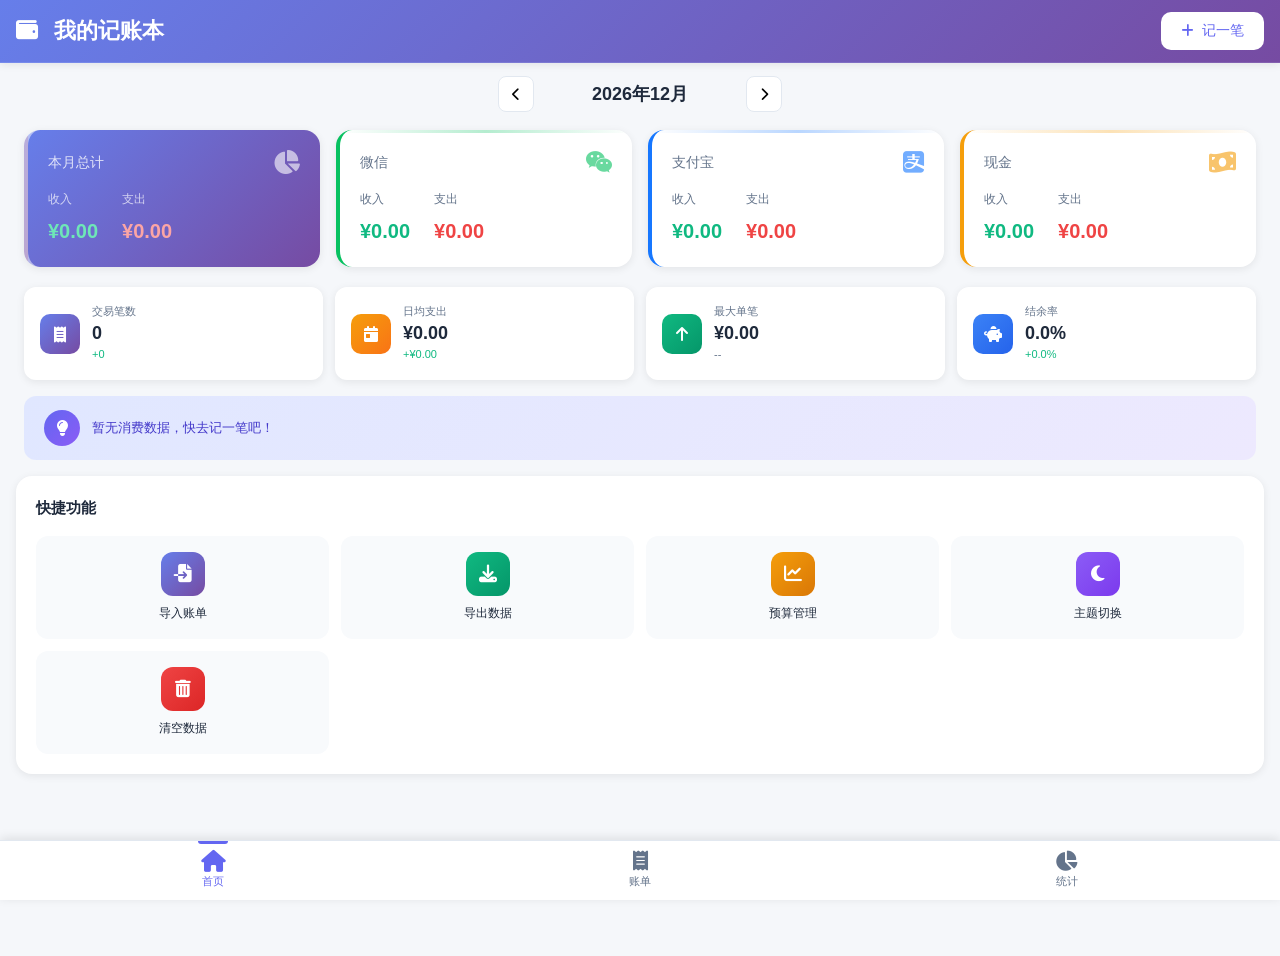
==== commit e5d73808: "恢复清空数据功能，修复Toast和左右拖动问题" ====
--- a/index.html
+++ b/index.html
@@ -210,6 +210,12 @@
                         </div>
                         <span>主题切换</span>
                     </div>
+                    <div class="quick-action-item" id="actionClear">
+                        <div class="quick-action-icon danger">
+                            <i class="fas fa-trash-alt"></i>
+                        </div>
+                        <span>清空数据</span>
+                    </div>
                 </div>
             </div>
         </div>
--- a/css/style.css
+++ b/css/style.css
@@ -50,6 +50,8 @@
     line-height: 1.6;
     min-height: 100vh;
     transition: background-color 0.3s ease, color 0.3s ease;
+    overflow-x: hidden;
+    max-width: 100vw;
 }
 
 /* ========== 顶部导航栏 ========== */
@@ -1363,6 +1365,10 @@
 
 .quick-action-item:nth-child(4) .quick-action-icon {
     background: linear-gradient(135deg, #8b5cf6, #7c3aed);
+}
+
+.quick-action-item:nth-child(5) .quick-action-icon {
+    background: linear-gradient(135deg, #ef4444, #dc2626);
 }
 
 .quick-action-item span {
@@ -2885,13 +2891,17 @@
     box-shadow: 0 10px 25px rgba(0, 0, 0, 0.2);
     position: relative;
     overflow: hidden;
-    transform: translateX(120%);
-    transition: transform 0.3s ease;
+    opacity: 0;
+    visibility: hidden;
+    transform: translateY(-20px);
+    transition: all 0.3s ease;
     z-index: 2000;
 }
 
 .toast.show {
-    transform: translateX(0);
+    opacity: 1;
+    visibility: visible;
+    transform: translateY(0);
 }
 
 /* Toast进度条 */
@@ -2909,26 +2919,6 @@
 @keyframes toastProgress {
     from { width: 100%; }
     to { width: 0%; }
-}
-
-@keyframes toastSlideIn {
-    from {
-        transform: translateX(100%);
-        opacity: 0;
-    }
-    to {
-        transform: translateX(0);
-        opacity: 1;
-    }
-}
-    box-shadow: var(--shadow-lg);
-    transform: translateX(120%);
-    transition: transform 0.3s ease;
-    z-index: 2000;
-}
-
-.toast.show {
-    transform: translateX(0);
 }
 
 .toast.error {
@@ -3890,19 +3880,6 @@
     .modal {
         max-height: -webkit-fill-available;
     }
-
-    /* iOS弹性滚动修复 */
-    body {
-        overflow: hidden;
-        position: fixed;
-        width: 100%;
-    }
-
-    .main-content {
-        overflow-y: auto;
-        -webkit-overflow-scrolling: touch;
-        height: calc(100vh - 200px);
-    }
 }
 
 /* PWA安装提示横幅 */
